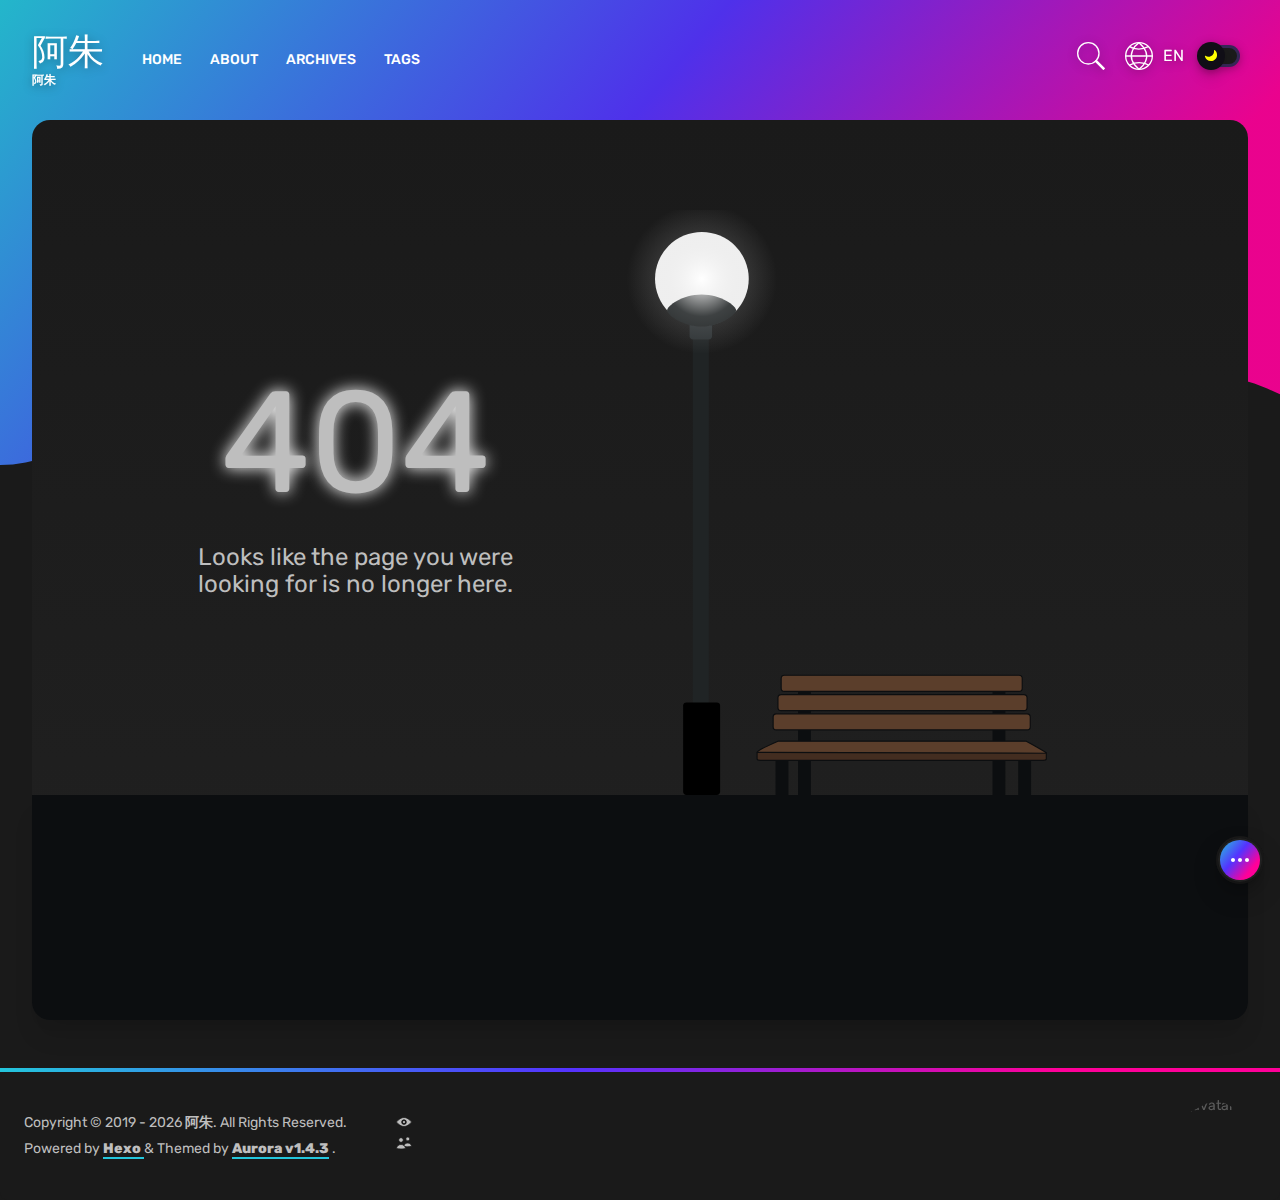
==== index.html @ 275625f6 "Site updated: 2021-05-03 14:38:11" ====
<!DOCTYPE html><html lang="en"><head><meta charset="utf-8"><meta http-equiv="X-UA-Compatible" content="IE=edge"><meta name="viewport" content="width=device-width,initial-scale=1"><link rel="icon" href="/favicon.ico"><link href="/static/css/chunk-libs.eebac533.css" rel="stylesheet"><link href="/static/css/app.ef05802f.css" rel="stylesheet"><!-- hexo injector head_end start --><script rel="prefetch" async src="https://busuanzi.ibruce.info/busuanzi/2.3/busuanzi.pure.mini.js"></script><script rel="preload" src="https://cdn.bootcdn.net/ajax/libs/prism/1.23.0/components/prism-core.js" data-manual></script><script rel="preload" src="https://cdn.bootcdn.net/ajax/libs/prism/1.23.0/plugins/autoloader/prism-autoloader.js"></script><script rel="preload" src="https://cdn.bootcdn.net/ajax/libs/prism/1.23.0/plugins/toolbar/prism-toolbar.min.js"></script><script rel="preload" src="https://cdn.bootcdn.net/ajax/libs/prism/1.23.0/plugins/copy-to-clipboard/prism-copy-to-clipboard.min.js"></script><script rel="preload" src="https://cdn.bootcdn.net/ajax/libs/blueimp-md5/2.18.0/js/md5.min.js"></script><script rel="preload" src="https://cdn.bootcdn.net/ajax/libs/lodash.js/4.17.21/lodash.min.js"></script><link rel="stylesheet" href="https://cdn.bootcdn.net/ajax/libs/prism/1.23.0/themes/prism.min.css"/><link rel="stylesheet" href="https://cdn.bootcdn.net/ajax/libs/prism/1.23.0/plugins/toolbar/prism-toolbar.min.css"/><link rel="stylesheet" href="https://fonts.loli.net/css?family=Rubik" /><script rel="preload" src="https://cdn.bootcdn.net/ajax/libs/gitalk/1.7.2/gitalk.min.js"></script><link rel="stylesheet" href="https://cdn.bootcdn.net/ajax/libs/gitalk/1.7.2/gitalk.min.css"/><!-- hexo injector head_end end --><meta name="generator" content="Hexo 5.4.0"></head><body id="body-container"><noscript><strong>We're sorry but Aurora Blog doesn't work properly without JavaScript enabled. Please enable it to continue.</strong></noscript><div id="app"></div><script>(function(e){function t(t){for(var n,o,u=t[0],i=t[1],c=t[2],l=0,f=[];l<u.length;l++)o=u[l],Object.prototype.hasOwnProperty.call(a,o)&&a[o]&&f.push(a[o][0]),a[o]=0;for(n in i)Object.prototype.hasOwnProperty.call(i,n)&&(e[n]=i[n]);p&&p(t);while(f.length)f.shift()();return s.push.apply(s,c||[]),r()}function r(){for(var e,t=0;t<s.length;t++){for(var r=s[t],n=!0,o=1;o<r.length;o++){var u=r[o];0!==a[u]&&(n=!1)}n&&(s.splice(t--,1),e=i(i.s=r[0]))}return e}var n={},o={runtime:0},a={runtime:0},s=[];function u(e){return i.p+"static/js/"+({404:"404",about:"about",archives:"archives",categories:"categories",page:"page",post:"post",result:"result",tags:"tags"}[e]||e)+"."+{404:"7d1e319c",about:"05f5177a",archives:"f8376ea5",categories:"cd195d1b",page:"58f43599",post:"10796a8c",result:"83a84bff",tags:"393261f6"}[e]+".js"}function i(t){if(n[t])return n[t].exports;var r=n[t]={i:t,l:!1,exports:{}};return e[t].call(r.exports,r,r.exports,i),r.l=!0,r.exports}i.e=function(e){var t=[],r={404:1,about:1,archives:1,categories:1,page:1,post:1,result:1,tags:1};o[e]?t.push(o[e]):0!==o[e]&&r[e]&&t.push(o[e]=new Promise((function(t,r){for(var n="static/css/"+({404:"404",about:"about",archives:"archives",categories:"categories",page:"page",post:"post",result:"result",tags:"tags"}[e]||e)+"."+{404:"1a6cd5bd",about:"c06cd5c9",archives:"b41c8192",categories:"10e2be12",page:"7b21beee",post:"9f951a60",result:"10e2be12",tags:"10e2be12"}[e]+".css",a=i.p+n,s=document.getElementsByTagName("link"),u=0;u<s.length;u++){var c=s[u],l=c.getAttribute("data-href")||c.getAttribute("href");if("stylesheet"===c.rel&&(l===n||l===a))return t()}var f=document.getElementsByTagName("style");for(u=0;u<f.length;u++){c=f[u],l=c.getAttribute("data-href");if(l===n||l===a)return t()}var p=document.createElement("link");p.rel="stylesheet",p.type="text/css",p.onload=t,p.onerror=function(t){var n=t&&t.target&&t.target.src||a,s=new Error("Loading CSS chunk "+e+" failed.\n("+n+")");s.code="CSS_CHUNK_LOAD_FAILED",s.request=n,delete o[e],p.parentNode.removeChild(p),r(s)},p.href=a;var d=document.getElementsByTagName("head")[0];d.appendChild(p)})).then((function(){o[e]=0})));var n=a[e];if(0!==n)if(n)t.push(n[2]);else{var s=new Promise((function(t,r){n=a[e]=[t,r]}));t.push(n[2]=s);var c,l=document.createElement("script");l.charset="utf-8",l.timeout=120,i.nc&&l.setAttribute("nonce",i.nc),l.src=u(e);var f=new Error;c=function(t){l.onerror=l.onload=null,clearTimeout(p);var r=a[e];if(0!==r){if(r){var n=t&&("load"===t.type?"missing":t.type),o=t&&t.target&&t.target.src;f.message="Loading chunk "+e+" failed.\n("+n+": "+o+")",f.name="ChunkLoadError",f.type=n,f.request=o,r[1](f)}a[e]=void 0}};var p=setTimeout((function(){c({type:"timeout",target:l})}),12e4);l.onerror=l.onload=c,document.head.appendChild(l)}return Promise.all(t)},i.m=e,i.c=n,i.d=function(e,t,r){i.o(e,t)||Object.defineProperty(e,t,{enumerable:!0,get:r})},i.r=function(e){"undefined"!==typeof Symbol&&Symbol.toStringTag&&Object.defineProperty(e,Symbol.toStringTag,{value:"Module"}),Object.defineProperty(e,"__esModule",{value:!0})},i.t=function(e,t){if(1&t&&(e=i(e)),8&t)return e;if(4&t&&"object"===typeof e&&e&&e.__esModule)return e;var r=Object.create(null);if(i.r(r),Object.defineProperty(r,"default",{enumerable:!0,value:e}),2&t&&"string"!=typeof e)for(var n in e)i.d(r,n,function(t){return e[t]}.bind(null,n));return r},i.n=function(e){var t=e&&e.__esModule?function(){return e["default"]}:function(){return e};return i.d(t,"a",t),t},i.o=function(e,t){return Object.prototype.hasOwnProperty.call(e,t)},i.p="/",i.oe=function(e){throw console.error(e),e};var c=window["webpackJsonp"]=window["webpackJsonp"]||[],l=c.push.bind(c);c.push=t,c=c.slice();for(var f=0;f<c.length;f++)t(c[f]);var p=l;r()})([]);</script><script src="/static/js/chunk-libs.9b3ced64.js"></script><script src="/static/js/app.17c5223b.js"></script></body></html>
---- static/css/chunk-libs.eebac533.css ----
/*! normalize.css v8.0.1 | MIT License | github.com/necolas/normalize.css */html{line-height:1.15;-webkit-text-size-adjust:100%}body{margin:0}main{display:block}h1{font-size:2em;margin:.67em 0}hr{box-sizing:content-box;height:0;overflow:visible}pre{font-family:monospace,monospace;font-size:1em}a{background-color:transparent}abbr[title]{border-bottom:none;text-decoration:underline;-webkit-text-decoration:underline dotted;text-decoration:underline dotted}b,strong{font-weight:bolder}code,kbd,samp{font-family:monospace,monospace;font-size:1em}small{font-size:80%}sub,sup{font-size:75%;line-height:0;position:relative;vertical-align:baseline}sub{bottom:-.25em}sup{top:-.5em}img{border-style:none}button,input,optgroup,select,textarea{font-family:inherit;font-size:100%;line-height:1.15;margin:0}button,input{overflow:visible}button,select{text-transform:none}[type=button],[type=reset],[type=submit],button{-webkit-appearance:button}[type=button]::-moz-focus-inner,[type=reset]::-moz-focus-inner,[type=submit]::-moz-focus-inner,button::-moz-focus-inner{border-style:none;padding:0}[type=button]:-moz-focusring,[type=reset]:-moz-focusring,[type=submit]:-moz-focusring,button:-moz-focusring{outline:1px dotted ButtonText}fieldset{padding:.35em .75em .625em}legend{box-sizing:border-box;color:inherit;display:table;max-width:100%;padding:0;white-space:normal}progress{vertical-align:baseline}textarea{overflow:auto}[type=checkbox],[type=radio]{box-sizing:border-box;padding:0}[type=number]::-webkit-inner-spin-button,[type=number]::-webkit-outer-spin-button{height:auto}[type=search]{-webkit-appearance:textfield;outline-offset:-2px}[type=search]::-webkit-search-decoration{-webkit-appearance:none}::-webkit-file-upload-button{-webkit-appearance:button;font:inherit}details{display:block}summary{display:list-item}[hidden],template{display:none}#nprogress{pointer-events:none}#nprogress .bar{background:#29d;position:fixed;z-index:1031;top:0;left:0;width:100%;height:2px}#nprogress .peg{display:block;position:absolute;right:0;width:100px;height:100%;box-shadow:0 0 10px #29d,0 0 5px #29d;opacity:1;transform:rotate(3deg) translateY(-4px)}#nprogress .spinner{display:block;position:fixed;z-index:1031;top:15px;right:15px}#nprogress .spinner-icon{width:18px;height:18px;box-sizing:border-box;border:2px solid transparent;border-top-color:#29d;border-left-color:#29d;border-radius:50%;-webkit-animation:nprogress-spinner .4s linear infinite;animation:nprogress-spinner .4s linear infinite}.nprogress-custom-parent{overflow:hidden;position:relative}.nprogress-custom-parent #nprogress .bar,.nprogress-custom-parent #nprogress .spinner{position:absolute}@-webkit-keyframes nprogress-spinner{0%{-webkit-transform:rotate(0deg)}to{-webkit-transform:rotate(1turn)}}@keyframes nprogress-spinner{0%{transform:rotate(0deg)}to{transform:rotate(1turn)}}
---- static/css/app.ef05802f.css ----
:root{--max-width:1600px;--gap:2rem;--main-gradient:linear-gradient(130deg,#24c6dc,#5433ff 41.07%,#f09 76.05%);--theme-transition:all 250ms ease}.theme-light{--background-primary:#f1f3f9;--background-primary-alt:#fafafa;--background-secondary:#fff;--background-secondary-alt:#2e3236;--background-trans:rgba(0,0,0,0.15);--text-bright:#000;--text-normal:#333;--text-accent:#e93796;--text-sub-accent:#547ce7;--text-faint:#b2b2b2;--text-dim:#858585;--text-title-h1:#333;--text-title-h2:#333;--text-title-h3:#333;--text-title-h4:#333;--text-title-h5:#333;--text-link:#b4b4b4;--text-a:#db4d52;--text-a-hover:#db4d52;--bg-accent-55:rgba(244,86,157,0.55);--bg-sub-accent-55:rgba(13,185,215,0.55);--bg-accent-05:rgba(244,86,157,0.05);--strong-gradient:linear-gradient(62deg,#188bfd,#a03bff)!important;--gradient-cover:linear-gradient(90deg,hsla(0,0%,98%,0),hsla(0,0%,98%,0.013) 8.1%,hsla(0,0%,98%,0.049) 15.5%,hsla(0,0%,98%,0.104) 22.5%,hsla(0,0%,98%,0.175) 29%,hsla(0,0%,98%,0.259) 35.3%,hsla(0,0%,98%,0.352) 41.2%,hsla(0,0%,98%,0.45) 47.1%,hsla(0,0%,98%,0.55) 52.9%,hsla(0,0%,98%,0.648) 58.8%,hsla(0,0%,98%,0.741) 64.7%,hsla(0,0%,98%,0.825) 71%,hsla(0,0%,98%,0.896) 77.5%,hsla(0,0%,98%,0.951) 84.5%,hsla(0,0%,98%,0.987) 91.9%,var(--background-secondary));--article-cover:linear-gradient(180deg,hsla(0,0%,98%,0),hsla(0,0%,98%,0.013) 8.1%,hsla(0,0%,98%,0.049) 15.5%,hsla(0,0%,98%,0.104) 22.5%,hsla(0,0%,98%,0.175) 29%,hsla(0,0%,98%,0.259) 35.3%,hsla(0,0%,98%,0.352) 41.2%,hsla(0,0%,98%,0.45) 47.1%,hsla(0,0%,98%,0.55) 52.9%,hsla(0,0%,98%,0.648) 58.8%,hsla(0,0%,98%,0.741) 64.7%,hsla(0,0%,98%,0.825) 71%,hsla(0,0%,98%,0.896) 77.5%,hsla(0,0%,98%,0.951) 84.5%,hsla(0,0%,98%,0.987) 91.9%,var(--background-secondary));--accent-shadow:0 20px 25px -5px rgba(232,57,255,0.06),0 10px 10px -5px rgba(53,11,59,0.1);--sub-accent-shadow:0 20px 25px -5px rgba(71,190,255,0.06),0 10px 10px -5px rgba(11,42,59,0.1);--search-modal-key-gradient:linear-gradient(-225deg,#d5dbe4,#f8f8f8);--search-modal-key-shadow:inset 0 -2px 0 0 #cdcde6,inset 0 0 1px 1px #fff,0 1px 2px 1px rgba(30,35,90,0.4)}.theme-dark,.theme-light{--trans-ease:all 250ms ease}.theme-dark{--background-primary:#1a1a1a;--background-primary-alt:#0d0b12;--background-secondary:#212121;--background-secondary-alt:#0d0b12;--background-trans:hsla(0,0%,100%,0.15);--skeleton-bg:#2e2e2e;--skeleton-hl:#363636;--text-bright:#fff;--text-normal:#bebebe;--text-accent:#0fb6d6;--text-sub-accent:#f4569d;--text-dim:#6d6d6d;--text-faint:#7aa2f7;--text-title-h1:var(--text-accent);--text-title-h2:#cbdbe5;--text-title-h3:#cbdbe5;--text-title-h4:#cbdbe5;--text-title-h5:#cbdbe5;--text-link:#b4b4b4;--text-a:#6bcafb;--text-a-hover:#6bcafb;--bg-sub-accent-55:rgba(244,86,157,0.55);--bg-accent-55:rgba(13,185,215,0.55);--bg-accent-05:rgba(14,210,247,0.05);--strong-gradient:linear-gradient(62deg,#87c2fd,#dcb9fc)!important;--gradient-cover:linear-gradient(90deg,rgba(33,33,33,0),rgba(33,33,33,0.013) 8.1%,rgba(33,33,33,0.049) 15.5%,rgba(33,33,33,0.104) 22.5%,rgba(33,33,33,0.175) 29%,rgba(33,33,33,0.259) 35.3%,rgba(33,33,33,0.352) 41.2%,rgba(33,33,33,0.45) 47.1%,rgba(33,33,33,0.55) 52.9%,rgba(33,33,33,0.648) 58.8%,rgba(33,33,33,0.741) 64.7%,rgba(33,33,33,0.825) 71%,rgba(33,33,33,0.896) 77.5%,rgba(33,33,33,0.951) 84.5%,rgba(33,33,33,0.987) 91.9%,var(--background-secondary));--article-cover:linear-gradient(180deg,rgba(33,33,33,0),rgba(33,33,33,0.013) 8.1%,rgba(33,33,33,0.049) 15.5%,rgba(33,33,33,0.104) 22.5%,rgba(33,33,33,0.175) 29%,rgba(33,33,33,0.259) 35.3%,rgba(33,33,33,0.352) 41.2%,rgba(33,33,33,0.45) 47.1%,rgba(33,33,33,0.55) 52.9%,rgba(33,33,33,0.648) 58.8%,rgba(33,33,33,0.741) 64.7%,rgba(33,33,33,0.825) 71%,rgba(33,33,33,0.896) 77.5%,rgba(33,33,33,0.951) 84.5%,rgba(33,33,33,0.987) 91.9%,var(--background-secondary));--accent-shadow:0 20px 25px -5px rgba(11,42,59,0.35),0 10px 10px -5px rgba(11,42,59,0.14);--sub-accent-shadow:0 20px 25px -5px rgba(53,11,59,0.35),0 10px 10px -5px rgba(53,11,59,0.14);--search-modal-key-gradient:linear-gradient(-225deg,#3f3e3e,#2c2c2c);--search-modal-key-shadow:inset 0 -2px 0 0 #363636,inset 0 0 1px 1px #2e2e2e,0 1px 2px 1px rgba(30,35,90,0.4)}.ob-text-bright{color:var(--text-bright)}.ob-drop-shadow{filter:drop-shadow(0 2px 5px rgba(0,0,0,.3))}.ob-hz-thumbnail{max-width:120%}.ob-gradient-plate{width:calc(100% - .5rem);height:calc(100% - .5rem);margin:.25rem}.ob-gradient-cut-plate{top:8%;width:calc(100% - .5rem);height:calc(92% - .5rem);margin:.25rem}.ob-avatar{height:7rem;width:7rem}.footer-avatar,.ob-avatar{margin:0;--tw-shadow:0 20px 25px -5px rgba(0,0,0,0.1),0 10px 10px -5px rgba(0,0,0,0.04);box-shadow:var(--tw-ring-offset-shadow,0 0 transparent),var(--tw-ring-shadow,0 0 transparent),var(--tw-shadow)}.footer-avatar{height:5rem;opacity:.4;width:5rem}.diamond-avatar{-webkit-clip-path:polygon(50% 3%,91% 25%,91% 75%,50% 97%,9% 75%,9% 25%);clip-path:polygon(50% 3%,91% 25%,91% 75%,50% 97%,9% 75%,9% 25%)}.circle-avatar{border-radius:9999px}.circle-avatar,.rounded-avatar{border-color:var(--background-primary);border-width:6px}.rounded-avatar{border-radius:1rem}.animation-text{-webkit-background-clip:text;-webkit-text-fill-color:transparent;-webkit-box-decoration-break:clone;background-color:#ccc;background-image:linear-gradient(90deg,#ccc,#fff,#ccc);-webkit-animation:SkeletonLoading 1.5s ease-in-out 0s infinite normal none running;animation:SkeletonLoading 1.5s ease-in-out 0s infinite normal none running}.inverted-main-grid,.main-grid{display:flex;flex-direction:column}@media (min-width:1024px){.main-grid{display:grid;gap:var(--gap);grid-template-columns:minmax(0,1fr) 320px}.inverted-main-grid{display:grid;gap:var(--gap);grid-template-columns:245px minmax(0,1fr)}}.tab{background-color:var(--background-secondary);border-radius:1rem;display:flex;flex-direction:row;flex-wrap:wrap;margin-bottom:2rem;overflow-y:hidden;padding-left:1.5rem;padding-right:3rem;--tw-shadow:0 4px 6px -1px rgba(0,0,0,0.1),0 2px 4px -1px rgba(0,0,0,0.06);box-shadow:var(--tw-ring-offset-shadow,0 0 transparent),var(--tw-ring-shadow,0 0 transparent),var(--tw-shadow);height:3.5rem;transition:height .4s ease}.tab.expanded-tab{overflow-y:initial;height:auto}.tab li{cursor:pointer;margin-top:1rem;margin-bottom:1rem;margin-right:.75rem}.tab li:hover{opacity:.5}.tab li.active{--tw-shadow:0 10px 15px -3px rgba(0,0,0,0.1),0 4px 6px -2px rgba(0,0,0,0.05);box-shadow:var(--tw-ring-offset-shadow,0 0 transparent),var(--tw-ring-shadow,0 0 transparent),var(--tw-shadow);--tw-text-opacity:1;color:rgba(255,255,255,var(--tw-text-opacity));text-shadow:0 2px 2px rgba(0,0,0,.5)}.tab li span{background-color:var(--background-primary);border-top-left-radius:.375rem;border-bottom-left-radius:.375rem;font-size:.875rem;line-height:1.25rem;padding-top:.5rem;padding-bottom:.5rem;padding-left:.75rem;padding-right:.75rem;text-align:center;white-space:nowrap}.tab li span.first-tab{border-radius:.375rem;padding-left:1.5rem;padding-right:1.5rem}.tab li b{background-color:var(--background-primary);border-top-right-radius:.375rem;border-bottom-right-radius:.375rem;font-size:.875rem;line-height:1.25rem;opacity:.7;padding-top:.5rem;padding-bottom:.5rem;padding-left:.5rem;padding-right:.5rem;text-align:center;color:var(--text-accent);white-space:nowrap}.tab-expander{cursor:pointer;position:absolute;top:1.25rem;right:1.25rem;stroke:currentColor;color:var(--text-bright);opacity:.8}.tab-expander:hover{opacity:.5}.tab-expander svg{transition:transform .4s ease}.tab-expander.expanded svg{transform:rotate(180deg)}#loading-bar-wrapper #nprogress{pointer-events:none}#loading-bar-wrapper #nprogress .bar{background:var(--main-gradient);position:absolute;z-index:3000;top:0;left:0;width:100%;height:8px}#loading-bar-wrapper #nprogress .peg{display:none;position:absolute;right:0;width:100px;height:8px;opacity:0;box-shadow:none;transform:rotate(3deg) translateY(-4px)}#loading-bar-wrapper #nprogress .spinner{display:block;position:fixed;z-index:3000;top:15px;right:15px}#loading-bar-wrapper #nprogress .spinner-icon{width:18px;height:18px;box-sizing:border-box;border:2px solid transparent;border-top-color:var(--text-accent);border-left-color:var(--text-accent);border-radius:50%;-webkit-animation:nprogress-spinner .4s linear infinite;animation:nprogress-spinner .4s linear infinite}@-webkit-keyframes nprogress-spinner{to{-webkit-transform:rotate(1turn)}0%{transform:rotate(0)}to{transform:rotate(1turn)}}#loading-bar-wrapper{position:fixed;width:100px;top:8px;left:50%;transform:translateX(-50%);height:8px;border-radius:8px;z-index:2000;background:transparent;overflow:hidden}#loading-bar-wrapper.nprogress-custom-parent{background:var(--background-secondary);box-shadow:0 1px 2px 0 rgba(0,0,0,.1)}a:hover:hover{opacity:.5;color:var(--text-accent)}a:hover{transition-property:all;transition-timing-function:cubic-bezier(.4,0,.2,1);transition-duration:.15s}

/*! tailwindcss v2.1.2 | MIT License | https://tailwindcss.com */

/*! modern-normalize v1.0.0 | MIT License | https://github.com/sindresorhus/modern-normalize */:root{-moz-tab-size:4;-o-tab-size:4;tab-size:4}html{line-height:1.15;-webkit-text-size-adjust:100%}body{margin:0;font-family:system-ui,-apple-system,Segoe UI,Roboto,Helvetica,Arial,sans-serif,Apple Color Emoji,Segoe UI Emoji}hr{height:0;color:inherit}abbr[title]{-webkit-text-decoration:underline dotted;text-decoration:underline dotted}b,strong{font-weight:bolder}code,kbd,pre,samp{font-family:ui-monospace,SFMono-Regular,Consolas,Liberation Mono,Menlo,monospace;font-size:1em}small{font-size:80%}sub,sup{font-size:75%;line-height:0;position:relative;vertical-align:baseline}sub{bottom:-.25em}sup{top:-.5em}table{text-indent:0;border-color:inherit}button,input,optgroup,select,textarea{font-family:inherit;font-size:100%;line-height:1.15;margin:0}button,select{text-transform:none}[type=button],[type=reset],button{-webkit-appearance:button}legend{padding:0}progress{vertical-align:baseline}[type=search]{-webkit-appearance:textfield;outline-offset:-2px}summary{display:list-item}blockquote,dd,dl,figure,h1,h2,h3,h4,h5,h6,hr,p,pre{margin:0}button{background-color:transparent;background-image:none}button:focus{outline:1px dotted;outline:5px auto -webkit-focus-ring-color}fieldset,ol,ul{margin:0;padding:0}ol,ul{list-style:none}html{font-family:ui-sans-serif,system-ui,-apple-system,BlinkMacSystemFont,Segoe UI,Roboto,Helvetica Neue,Arial,Noto Sans,sans-serif,Apple Color Emoji,Segoe UI Emoji,Segoe UI Symbol,Noto Color Emoji;line-height:1.5}body{font-family:inherit;line-height:inherit}*,:after,:before{box-sizing:border-box;border-width:0;border-style:solid;border-color:#e5e7eb}hr{border-top-width:1px}img{border-style:solid}textarea{resize:vertical}input::-moz-placeholder,textarea::-moz-placeholder{opacity:1;color:#9ca3af}input:-ms-input-placeholder,textarea:-ms-input-placeholder{opacity:1;color:#9ca3af}input::placeholder,textarea::placeholder{opacity:1;color:#9ca3af}button{cursor:pointer}table{border-collapse:collapse}h1,h2,h3,h4,h5,h6{font-size:inherit;font-weight:inherit}a{color:inherit;text-decoration:inherit}button,input,optgroup,select,textarea{padding:0;line-height:inherit;color:inherit}code,kbd,pre,samp{font-family:ui-monospace,SFMono-Regular,Menlo,Monaco,Consolas,Liberation Mono,Courier New,monospace}audio,canvas,embed,iframe,img,object,svg,video{display:block;vertical-align:middle}img,video{max-width:100%;height:auto}.container{width:100%}@media (min-width:640px){.container{max-width:640px}}@media (min-width:768px){.container{max-width:768px}}@media (min-width:1024px){.container{max-width:1024px}}@media (min-width:1280px){.container{max-width:1280px}}@media (min-width:1536px){.container{max-width:1536px}}.article{background-color:var(--background-secondary);border-radius:1rem;display:grid;height:100%;overflow:hidden;--tw-shadow:0 10px 15px -3px rgba(0,0,0,0.1),0 4px 6px -2px rgba(0,0,0,0.05)}.article,.article:hover{box-shadow:var(--tw-ring-offset-shadow,0 0 transparent),var(--tw-ring-shadow,0 0 transparent),var(--tw-shadow)}.article:hover{--tw-shadow:var(--accent-shadow)}.article{grid-template-rows:repeat(3,minmax(0,1fr));transition-property:box-shadow;transition-timing-function:cubic-bezier(.4,0,.2,1);transition-duration:.15s;transition-property:border-color,opacity,box-shadow,transform}.article:hover .article-thumbnail .thumbnail-screen{display:none!important}.article .article-thumbnail{position:relative;grid-row:span 1/span 1}.article .article-thumbnail img{background-repeat:no-repeat;background-size:cover;display:block;height:120%;-o-object-fit:cover;object-fit:cover;position:absolute;width:100%;z-index:20}.article .article-thumbnail .thumbnail-screen{height:120%;opacity:.4;pointer-events:none;position:absolute;left:0;width:100%;z-index:30;max-width:120%;mix-blend-mode:screen}.article .article-thumbnail:after{pointer-events:none;content:"";position:absolute;z-index:35;top:13%;left:0;height:120%;width:100%;background:var(--article-cover)}.article .article-content{background-color:transparent;display:flex;flex-direction:column;padding-left:1.5rem;padding-right:1.5rem;padding-bottom:1.5rem;position:relative;z-index:40;grid-row:span 2/span 2}.article .article-content span{filter:drop-shadow(0 2px 1px rgba(0,0,0,.1))}.article .article-content span b{font-size:.75rem;line-height:1rem;color:var(--text-accent);text-transform:uppercase}.article .article-content span ul{display:inline-flex;font-size:.75rem;line-height:1rem;padding-left:1rem}.article .article-content span ul li{margin-right:.75rem}.article .article-content h1{font-weight:800;font-size:1.5rem;line-height:2rem;margin-bottom:1.5rem;color:var(--text-bright)}@media (min-width:1024px){.article .article-content h1{margin-top:1rem;margin-bottom:2rem}}.article .article-content p{font-size:.875rem;line-height:1.25rem;margin-bottom:.5rem;padding-bottom:1rem}@media (min-width:1024px){.article .article-content p{font-size:1rem;line-height:1.5rem;margin-bottom:.5rem;padding-bottom:1.5rem}}.article .article-content .article-footer{display:flex;align-items:flex-end;align-content:flex-end;justify-content:flex-start;flex:1 1 0%;font-size:.875rem;line-height:1.25rem;width:100%}.article .article-content .article-footer img{border-radius:9999px;margin-right:.5rem;height:28px;width:28px}.feature-article{background-color:var(--background-secondary);border-radius:1rem;display:grid;overflow:hidden;position:relative;top:0;--tw-shadow:0 10px 15px -3px rgba(0,0,0,0.1),0 4px 6px -2px rgba(0,0,0,0.05)}.feature-article,.feature-article:hover{box-shadow:var(--tw-ring-offset-shadow,0 0 transparent),var(--tw-ring-shadow,0 0 transparent),var(--tw-shadow)}.feature-article:hover{--tw-shadow:var(--accent-shadow)}.feature-article{z-index:10;grid-template-rows:repeat(3,minmax(0,1fr));transition-property:box-shadow;transition-timing-function:cubic-bezier(.4,0,.2,1);transition-duration:.15s}@media (min-width:1024px){.feature-article{height:28rem;width:100%;grid-template-columns:repeat(2,minmax(0,1fr));grid-template-rows:none}}.feature-article{transition-property:transform,shadow}.feature-article:hover .thumbnail-screen{background:transparent!important}.feature-article .feature-thumbnail{position:relative;grid-row:span 1/span 1}@media (min-width:1024px){.feature-article .feature-thumbnail{grid-row:auto}}.feature-article .feature-thumbnail img{background-repeat:no-repeat;background-size:cover;display:block;height:120%;-o-object-fit:cover;object-fit:cover;position:absolute;left:0;width:100%;z-index:20}@media (min-width:1024px){.feature-article .feature-thumbnail img{height:28rem;width:120%}}.feature-article .feature-thumbnail span{height:120%;opacity:.4;pointer-events:none;position:absolute;left:0;width:100%;z-index:30}@media (min-width:1024px){.feature-article .feature-thumbnail span{height:28rem;width:120%}}.feature-article .feature-thumbnail:after{pointer-events:none;content:"";position:absolute;z-index:35;left:71%;top:0;height:100%;width:50%;background:var(--gradient-cover)}.feature-article .feature-content{display:flex;flex-direction:column;padding-left:1.5rem;padding-right:1.5rem;padding-bottom:1.5rem;position:relative;z-index:40;grid-row:span 2/span 2}@media (min-width:1024px){.feature-article .feature-content{padding:3rem;grid-row:auto}}.feature-article .feature-content b{color:var(--text-accent);text-transform:uppercase}.feature-article .feature-content ul{display:inline-flex;padding-left:1rem}.feature-article .feature-content ul li{margin-right:.75rem}.feature-article .feature-content h1{font-weight:800;font-size:1.5rem;line-height:2rem;margin-bottom:1.5rem;color:var(--text-bright)}@media (min-width:1024px){.feature-article .feature-content h1{font-size:2.25rem;line-height:2.5rem;margin-top:1rem;margin-bottom:2rem}}.feature-article .feature-content p{font-size:1rem;line-height:1.5rem;margin-bottom:.5rem;padding-bottom:1rem}@media (min-width:1024px){.feature-article .feature-content p{font-size:1.125rem;line-height:1.75rem;margin-bottom:.5rem;padding-bottom:1.5rem}}.feature-article .feature-content .article-footer{display:flex;align-items:flex-end;align-content:flex-end;justify-content:flex-start;flex:1 1 0%;font-size:.875rem;line-height:1.25rem;width:100%}.feature-article .feature-content .article-footer img{border-radius:9999px;margin-right:.5rem;height:28px;width:28px}.thumbnail-screen{max-width:120%;mix-blend-mode:screen}@media (max-width:1023px){.feature-article>div:first-of-type:after{top:13%;left:0;height:120%;width:100%;background:var(--article-cover)}}.post-html{background-color:var(--background-secondary);border-radius:1rem;margin-bottom:2rem;padding:1rem;--tw-shadow:0 20px 25px -5px rgba(0,0,0,0.1),0 10px 10px -5px rgba(0,0,0,0.04);box-shadow:var(--tw-ring-offset-shadow,0 0 transparent),var(--tw-ring-shadow,0 0 transparent),var(--tw-shadow)}@media (min-width:1024px){.post-html{margin-bottom:0;padding:3.5rem}}.post-html h1,.post-html h2,.post-html h3,.post-html h4,.post-html h5,.post-html h6{display:flex;align-items:center;margin-bottom:1rem;padding-bottom:.5rem;padding-top:1.75rem;position:relative;color:var(--text-bright);font-weight:600}.post-html h1:after,.post-html h2:after,.post-html h3:after,.post-html h4:after,.post-html h5:after,.post-html h6:after{border-radius:9999px;height:.25rem;position:absolute;bottom:0;width:6rem;content:"";background:var(--main-gradient)}.post-html h1{font-size:1.875rem;line-height:2.25rem}@media (min-width:1024px){.post-html h1{font-size:2.25rem;line-height:2.5rem}}.post-html h2{font-size:1.5rem;line-height:2rem}@media (min-width:1024px){.post-html h2{font-size:1.875rem;line-height:2.25rem}}.post-html h3{font-size:1.25rem;line-height:1.75rem}@media (min-width:1024px){.post-html h3{font-size:1.5rem;line-height:2rem}}.post-html h4{font-size:1.125rem;line-height:1.75rem}@media (min-width:1024px){.post-html h4{font-size:1.25rem;line-height:1.75rem}}.post-html h5{font-size:1rem;line-height:1.5rem}@media (min-width:1024px){.post-html h5{font-size:1.125rem;line-height:1.75rem}}.post-html h6{font-size:1rem;line-height:1.5rem}.post-html p{margin-top:1.5rem;margin-bottom:1.5rem}.post-html>p:first-of-type:first-letter{color:var(--text-dim);float:left;font-size:40px;line-height:39px;padding-top:4px;padding-right:8px;padding-left:3px}.post-html ul{margin:1.5rem 0}.post-html ul ul{position:relative;margin:0}.post-html ul>li>ul:before{content:"";border-left:1px solid var(--text-accent);position:absolute;opacity:.35;left:-1em;top:0;bottom:0}.post-html ol li,.post-html ul li{margin-left:2rem}.post-html ol ul,.post-html ol ul ul,.post-html ul,.post-html ul ul,.post-html ul ul ul{list-style:none}.post-html li>p{display:inline-block;margin-top:0;margin-bottom:0}.post-html ul li:before{content:"•";color:var(--text-accent);display:inline-block;width:1em;margin-left:-1.15em;padding:0;font-weight:700;text-shadow:0 0 .5em var(--accent-2)}.post-html ul ul li:before,.post-html ul ul ul li:before{content:"•"}.post-html ol{list-style:none;counter-reset:li}.post-html ol>li{counter-increment:li}.post-html ol>li:before,.post-html ul ol>li:before,.post-html ul ul ol>li:before,.post-html ul ul ul ol>li:before{content:"." counter(li);color:var(--text-accent);font-weight:400;display:inline-block;width:1em;margin-left:-1.5em;margin-right:.5em;text-align:right;direction:rtl;overflow:visible;word-break:keep-all;white-space:nowrap}.post-html blockquote{-webkit-margin-start:0;margin-inline-start:0;position:relative;padding:.5rem 1rem .5rem 2rem;color:var(--text-normal);border-top-right-radius:5px;border-bottom-right-radius:5px;margin-bottom:2em;margin-right:0!important;border-left:3px solid rgba(14,210,247,.5);border-top:transparent;border-bottom:transparent;border-right:transparent;background:linear-gradient(135deg,var(--background-primary),var(--background-secondary),var(--background-secondary))}.post-html blockquote:before{top:0;width:60%}.post-html blockquote:after,.post-html blockquote:before{content:"";position:absolute;left:0;height:2px;background:linear-gradient(90deg,rgba(13,185,215,.5),var(--background-secondary))}.post-html blockquote:after{bottom:0;width:25%}.post-html strong{-webkit-background-clip:text;-webkit-text-fill-color:transparent;padding:0 .1rem;color:#7aa2f7;background-color:#7aa2f7;background-image:var(--strong-gradient)}.post-html strong::-moz-selection{-webkit-text-fill-color:var(--text-faint)}.post-html strong::selection{-webkit-text-fill-color:var(--text-faint)}.post-html table{border-collapse:collapse;margin:1rem 0;display:block;overflow-x:auto}.post-html th{background-color:var(--background-secondary)}.post-html td,.post-html th{border:1px solid var(--background-primary-alt)!important}.post-html td,.post-html th{padding:.6em 1em}.post-html tr{border-top:1px solid var(--background-primary-alt)!important;background-color:var(--background-primary)}.post-html tr:nth-child(2n){background-color:var(--background-secondary)}.post-html em{color:#bb9af7!important;font-family:OperatorMonoSSmLig-Book,Rubik!important}.post-html a{text-shadow:-1px -1px 2px var(--background-primary),-1px 1px 2px var(--background-primary),1px -1px 2px var(--background-primary),1px 1px 2px var(--background-primary);-webkit-text-fill-color:var(--text-bright);background-position:0 100%;background-repeat:repeat-x;background-size:5px 5px;text-decoration:none;transition:all .35s ease;background-image:linear-gradient(180deg,var(--bg-sub-accent-55) 0,var(--bg-sub-accent-55))}.post-html a strong{-webkit-background-clip:initial;-webkit-text-fill-color:initial;color:inherit;background-color:initial;background-image:none}.post-html a:hover{text-shadow:-1px -1px 2px var(--background-modifier-border),-1px 1px 2px var(--background-modifier-border),1px -1px 2px var(--background-modifier-border),1px 1px 2px var(--background-modifier-border);-webkit-text-fill-color:var(--text-bright);background-size:4px 50px}.post-html svg{display:inline-block}.post-html hr{position:relative;-webkit-margin-before:4em;margin-block-start:4em;-webkit-margin-after:4em;margin-block-end:4em;border:none;height:0;border-bottom:1px solid;border-image-slice:1;border-width:1px;border-image-source:linear-gradient(90deg,transparent,var(--text-accent),transparent)}.post-html hr:after{content:"§";display:inline-block;position:absolute;left:50%;transform:translate(-50%,-50%) rotate(60deg);transform-origin:50% 50%;padding:.5rem;color:var(--text-sub-accent);background-color:var(--background-secondary)}.post-html pre{overflow:auto!important;overflow-wrap:normal!important}.post-html pre code{padding:0}.post-html code{color:var(--text-normal);margin:0;font-size:.85em;border-radius:3px;overflow-wrap:break-word;background-color:var(--bg-accent-05);word-wrap:break-word;padding:.1rem .3rem;border-radius:.3rem;color:var(--text-accent)!important}.post-header{margin-bottom:1rem}.post-header .post-labels b{font-size:.75rem;line-height:1rem;opacity:.8;--tw-text-opacity:1;color:rgba(255,255,255,var(--tw-text-opacity));text-transform:uppercase;text-shadow:0 2px 2px rgba(0,0,0,.5)}.post-header .post-labels ul{display:inline-flex;padding-left:.5rem}.post-header .post-labels ul li{font-size:.75rem;line-height:1rem;margin-right:.75rem;opacity:.7;--tw-text-opacity:1;color:rgba(255,255,255,var(--tw-text-opacity));text-shadow:0 2px 2px rgba(0,0,0,.5)}.post-header .post-title{margin-top:.5rem;margin-bottom:1rem;font-size:clamp(1.2rem,calc(1rem + 3.5vw),4rem);text-shadow:0 2px 2px rgba(0,0,0,.5);line-height:1.1}.post-header .post-stats{display:none;flex-direction:row;font-size:.875rem;line-height:1.25rem;margin-right:1rem}@media (min-width:1024px){.post-header .post-stats{display:flex;font-size:1rem;line-height:1.5rem}}.post-header .post-stats span{opacity:.8;padding-right:1rem;stroke:currentColor;--tw-text-opacity:1;color:rgba(255,255,255,var(--tw-text-opacity))}.post-footer,.post-header .post-stats span{display:flex;flex-direction:row;align-items:center}.post-footer{justify-content:flex-start;font-size:.875rem;line-height:1.25rem;margin-right:1rem}@media (min-width:1024px){.post-footer{font-size:1rem;line-height:1.5rem}}.post-footer img{border-radius:9999px;margin-right:.5rem;height:28px;width:28px}.sidebar-box{background-color:var(--background-secondary);border-radius:1rem;margin-bottom:2rem;padding:2rem;position:relative;--tw-shadow:0 20px 25px -5px rgba(0,0,0,0.1),0 10px 10px -5px rgba(0,0,0,0.04)}.sidebar-box,.sidebar-box:hover{box-shadow:var(--tw-ring-offset-shadow,0 0 transparent),var(--tw-ring-shadow,0 0 transparent),var(--tw-shadow)}.sidebar-box:hover{--tw-shadow:0 25px 50px -12px rgba(0,0,0,0.25)}.sidebar-box{width:100%;transition-duration:.3s;transition-property:border-color,opacity,box-shadow,transform}.modal--active{overflow:hidden!important}#search-modal{--search-modal-height:600px;--search-modal-searchbox-height:56px;--search-modal-spacing:12px;--search-modal-footer-height:44px;height:100vh;position:fixed;top:0;left:0;width:100vw;transition-property:background-color,border-color,color,fill,stroke;transition-timing-function:cubic-bezier(.4,0,.2,1);transition-duration:.15s;background-color:rgba(26,26,26,.8);z-index:250}#search-modal .search-container{background-color:var(--background-primary);border-radius:1rem;margin-right:.5rem;margin-left:.5rem;margin-top:4rem;margin-bottom:auto;max-width:36rem;position:relative;--tw-shadow:0 25px 50px -12px rgba(0,0,0,0.25);box-shadow:var(--tw-ring-offset-shadow,0 0 transparent),var(--tw-ring-shadow,0 0 transparent),var(--tw-shadow)}@media (min-width:1024px){#search-modal .search-container{margin-right:auto;margin-left:auto}}#search-modal .search-form{background-color:var(--background-secondary);border-color:var(--text-accent);border-radius:.75rem;border-width:2px;display:flex;align-items:center;height:3.5rem;padding-top:0;padding-bottom:0;padding-left:.75rem;padding-right:.75rem;position:relative;--tw-shadow:0 4px 6px -1px rgba(0,0,0,0.1),0 2px 4px -1px rgba(0,0,0,0.06);box-shadow:var(--tw-ring-offset-shadow,0 0 transparent),var(--tw-ring-shadow,0 0 transparent),var(--tw-shadow);width:100%}#search-modal .search-form button:hover{color:var(--search-modal-highlight)}#search-modal .search-input{background-color:transparent;flex:1 1 0%;height:100%;font-size:1.25rem;line-height:1.75rem;outline:2px solid transparent;outline-offset:2px;padding-left:.5rem;width:80%}#search-modal .search-btn,#search-modal .search-input{-webkit-appearance:none;-moz-appearance:none;appearance:none;border-width:0;--tw-text-opacity:1;color:rgba(156,163,175,var(--tw-text-opacity))}#search-modal .search-btn{background-image:none;border-radius:9999px;cursor:pointer;padding:.125rem}#search-modal .search-dropdown{margin-top:.5rem;overflow-y:auto;padding-left:1rem;padding-right:1rem;min-height:var(--search-modal-spacing);max-height:calc(var(--search-modal-height) - var(--search-modal-searchbox-height) - var(--search-modal-spacing) - var(--search-modal-footer-height));scrollbar-color:var(--search-modal-muted-color) var(--search-modal-background);scrollbar-width:thin}#search-modal .search-hit-label{background-color:var(--background-primary);font-weight:600;font-size:.875rem;line-height:1.25rem;padding-left:.25rem;padding-right:.25rem;padding-top:.5rem;padding-bottom:.5rem;position:sticky;top:0;color:var(--text-accent);z-index:10}#search-modal .search-hit{border-radius:.25rem;display:flex;padding-bottom:.5rem;position:relative}#search-modal .search-hit:last-of-type{padding-bottom:1rem}#search-modal .search-hit a{background-color:var(--background-secondary);border-color:var(--background-secondary);border-radius:.5rem;border-width:2px;box-sizing:border-box;display:block;padding-left:.75rem;--tw-shadow:0 4px 6px -1px rgba(0,0,0,0.1),0 2px 4px -1px rgba(0,0,0,0.06);box-shadow:var(--tw-ring-offset-shadow,0 0 transparent),var(--tw-ring-shadow,0 0 transparent),var(--tw-shadow);width:100%}#search-modal .search-hit.active a{border-color:var(--text-accent)}#search-modal .search-hit-container{display:flex;align-items:center;height:3.5rem;padding-right:.75rem;color:var(--text-normal)}#search-modal .search-hit-icon{stroke-width:2;color:var(--text-dim)}#search-modal .search-hit-content-wrapper{display:flex;flex-direction:column;justify-content:center;flex:1 1 auto;font-weight:500;margin-left:.5rem;margin-right:.5rem;overflow:hidden;position:relative;text-overflow:ellipsis;white-space:nowrap;width:80%}#search-modal .search-hit-title{font-size:.875rem;line-height:1.25rem;overflow:hidden;text-overflow:ellipsis;white-space:nowrap;width:91.666667%}#search-modal .search-hit-title mark{background-color:var(--text-accent)}#search-modal .search-hit-path{font-size:.75rem;line-height:1rem;color:var(--text-dim)}#search-modal .search-hit-action{display:flex;align-items:center;height:22px;width:22px}#search-modal .search-footer{background-color:var(--background-secondary);border-bottom-right-radius:1rem;border-bottom-left-radius:1rem;display:flex;flex-direction:row-reverse;align-items:center;justify-content:space-between;height:2.75rem;padding-left:.75rem;padding-right:.75rem;position:relative;-webkit-user-select:none;-moz-user-select:none;-ms-user-select:none;user-select:none;width:100%;box-shadow:0 -1px 0 0,0 -3px 6px 0 #363636 rgba(30,35,90,.12);z-index:300}#search-modal .search-logo a{display:flex;align-items:center;justify-items:center;text-decoration:none}#search-modal .search-label{font-size:.75rem;line-height:1rem;margin-right:.5rem;color:var(--text-dim)}#search-modal .search-commands{display:none;list-style-type:none;margin:0;padding:0;color:var(--text-dim)}@media (min-width:1024px){#search-modal .search-commands{display:flex}}#search-modal .search-commands li{display:flex;align-items:center;margin-right:.5rem}#search-modal .search-commands-key{border-radius:.125rem;display:flex;align-items:center;justify-content:center;background:var(--search-modal-key-gradient);box-shadow:var(--search-modal-key-shadow);margin-right:.4em;height:18px;width:20px}#search-modal .search-commands-label{color:var(--text-dim)}#search-modal .search-startscreen{font-size:.875rem;line-height:1.25rem;margin-top:0;margin-bottom:0;margin-left:auto;margin-right:auto;padding-top:2.25rem;padding-bottom:2.25rem;text-align:center;width:80%}#search-modal .search-startscreen p{font-size:.875rem;line-height:1.25rem;color:var(--text-dim)}.bg-transparent{background-color:transparent}.bg-ob-deep-800{background-color:var(--background-secondary)}.bg-ob-deep-900{background-color:var(--background-primary)}.hover\:bg-ob-trans:hover{background-color:var(--background-trans)}.border-ob{border-color:var(--text-accent)}.border-ob-deep-900{border-color:var(--background-primary)}.rounded{border-radius:.25rem}.rounded-md{border-radius:.375rem}.rounded-lg{border-radius:.5rem}.rounded-xl{border-radius:.75rem}.rounded-2xl{border-radius:1rem}.rounded-full{border-radius:9999px}.rounded-tl-md{border-top-left-radius:.375rem}.rounded-tr-md{border-top-right-radius:.375rem}.rounded-br-md{border-bottom-right-radius:.375rem}.rounded-bl-md{border-bottom-left-radius:.375rem}.border-none{border-style:none}.border-2{border-width:2px}.border{border-width:1px}.border-b-2{border-bottom-width:2px}.border-r-4{border-right-width:4px}.box-border{box-sizing:border-box}.cursor-pointer{cursor:pointer}.block{display:block}.inline-block{display:inline-block}.flex{display:flex}.table{display:table}.grid{display:grid}.contents{display:contents}.hidden{display:none}.flex-row{flex-direction:row}.flex-col{flex-direction:column}.flex-wrap{flex-wrap:wrap}.items-start{align-items:flex-start}.items-end{align-items:flex-end}.items-center{align-items:center}.self-stretch{align-self:stretch}.justify-items-center{justify-items:center}.justify-start{justify-content:flex-start}.justify-end{justify-content:flex-end}.justify-center{justify-content:center}.justify-evenly{justify-content:space-evenly}.flex-1{flex:1 1 0%}.font-medium{font-weight:500}.font-semibold{font-weight:600}.font-extrabold{font-weight:800}.h-1{height:.25rem}.h-12{height:3rem}.h-28{height:7rem}.h-56{height:14rem}.h-98{height:28rem}.h-full{height:100%}.text-xs{font-size:.75rem;line-height:1rem}.text-sm{font-size:.875rem;line-height:1.25rem}.text-base{font-size:1rem;line-height:1.5rem}.text-lg{font-size:1.125rem}.text-lg,.text-xl{line-height:1.75rem}.text-xl{font-size:1.25rem}.text-2xl{font-size:1.5rem;line-height:2rem}.text-3xl{font-size:1.875rem;line-height:2.25rem}.text-4xl{font-size:2.25rem;line-height:2.5rem}.list-none{list-style-type:none}.m-0{margin:0}.my-0{margin-top:0;margin-bottom:0}.my-1{margin-top:.25rem;margin-bottom:.25rem}.mx-2{margin-left:.5rem;margin-right:.5rem}.my-8{margin-top:2rem;margin-bottom:2rem}.mx-auto{margin-left:auto;margin-right:auto}.mr-0{margin-right:0}.mt-1{margin-top:.25rem}.mr-1{margin-right:.25rem}.mb-1{margin-bottom:.25rem}.mt-2{margin-top:.5rem}.mr-2{margin-right:.5rem}.mb-2{margin-bottom:.5rem}.ml-2{margin-left:.5rem}.mb-4{margin-bottom:1rem}.mt-6{margin-top:1.5rem}.mb-6{margin-bottom:1.5rem}.mt-8{margin-top:2rem}.mb-8{margin-bottom:2rem}.mr-1\.5{margin-right:.375rem}.mb-1\.5{margin-bottom:.375rem}.-mr-4{margin-right:-1rem}.min-h-screen{min-height:100vh}.min-w-full{min-width:100%}.opacity-0{opacity:0}.opacity-50{opacity:.5}.opacity-70{opacity:.7}.opacity-75{opacity:.75}.opacity-80{opacity:.8}.opacity-90{opacity:.9}.hover\:opacity-50:hover{opacity:.5}.overflow-hidden{overflow:hidden}.overflow-y-auto{overflow-y:auto}.p-0{padding:0}.p-1{padding:.25rem}.p-4{padding:1rem}.p-0\.5{padding:.125rem}.py-0{padding-top:0;padding-bottom:0}.px-0{padding-left:0;padding-right:0}.py-1{padding-top:.25rem;padding-bottom:.25rem}.px-1{padding-left:.25rem;padding-right:.25rem}.py-2{padding-top:.5rem;padding-bottom:.5rem}.px-2{padding-left:.5rem;padding-right:.5rem}.py-3{padding-top:.75rem;padding-bottom:.75rem}.px-3{padding-left:.75rem;padding-right:.75rem}.py-4{padding-top:1rem;padding-bottom:1rem}.px-4{padding-left:1rem;padding-right:1rem}.py-6{padding-top:1.5rem;padding-bottom:1.5rem}.px-6{padding-left:1.5rem;padding-right:1.5rem}.py-8{padding-top:2rem;padding-bottom:2rem}.px-8{padding-left:2rem;padding-right:2rem}.px-10{padding-left:2.5rem;padding-right:2.5rem}.px-14{padding-left:3.5rem;padding-right:3.5rem}.py-16{padding-top:4rem;padding-bottom:4rem}.py-0\.5{padding-top:.125rem;padding-bottom:.125rem}.px-1\.5{padding-left:.375rem;padding-right:.375rem}.pt-1{padding-top:.25rem}.pr-1{padding-right:.25rem}.pt-2{padding-top:.5rem}.pr-2{padding-right:.5rem}.pb-2{padding-bottom:.5rem}.pl-2{padding-left:.5rem}.pt-4{padding-top:1rem}.pr-4{padding-right:1rem}.pl-4{padding-left:1rem}.pt-6{padding-top:1.5rem}.pr-6{padding-right:1.5rem}.pt-8{padding-top:2rem}.pb-8{padding-bottom:2rem}.pb-10{padding-bottom:2.5rem}.pt-12{padding-top:3rem}.pr-1\.5{padding-right:.375rem}.fixed{position:fixed}.absolute{position:absolute}.relative{position:relative}.sticky{position:sticky}.top-0{top:0}.right-0{right:0}.bottom-0{bottom:0}.left-0{left:0}.right-4{right:1rem}.bottom-4{bottom:1rem}.top-10{top:2.5rem}.resize{resize:both}*{--tw-shadow:0 0 transparent}.shadow-sm{--tw-shadow:0 1px 2px 0 rgba(0,0,0,0.05)}.shadow-md,.shadow-sm{box-shadow:var(--tw-ring-offset-shadow,0 0 transparent),var(--tw-ring-shadow,0 0 transparent),var(--tw-shadow)}.shadow-md{--tw-shadow:0 4px 6px -1px rgba(0,0,0,0.1),0 2px 4px -1px rgba(0,0,0,0.06)}.shadow-lg{--tw-shadow:0 10px 15px -3px rgba(0,0,0,0.1),0 4px 6px -2px rgba(0,0,0,0.05)}.shadow-lg,.shadow-xl{box-shadow:var(--tw-ring-offset-shadow,0 0 transparent),var(--tw-ring-shadow,0 0 transparent),var(--tw-shadow)}.shadow-xl{--tw-shadow:0 20px 25px -5px rgba(0,0,0,0.1),0 10px 10px -5px rgba(0,0,0,0.04)}.hover\:shadow-2xl:hover,.shadow-2xl{--tw-shadow:0 25px 50px -12px rgba(0,0,0,0.25)}.hover\:shadow-2xl:hover,.hover\:shadow-ob:hover,.shadow-2xl{box-shadow:var(--tw-ring-offset-shadow,0 0 transparent),var(--tw-ring-shadow,0 0 transparent),var(--tw-shadow)}.hover\:shadow-ob:hover{--tw-shadow:var(--accent-shadow)}*{--tw-ring-inset:var(--tw-empty,/*!*/ /*!*/);--tw-ring-offset-width:0px;--tw-ring-offset-color:#fff;--tw-ring-color:rgba(59,130,246,0.5);--tw-ring-offset-shadow:0 0 transparent;--tw-ring-shadow:0 0 transparent}.fill-current{fill:currentColor}.stroke-current{stroke:currentColor}.stroke-0{stroke-width:0}.stroke-2{stroke-width:2}.text-center{text-align:center}.text-right{text-align:right}.text-white{--tw-text-opacity:1;color:rgba(255,255,255,var(--tw-text-opacity))}.text-gray-500{--tw-text-opacity:1;color:rgba(107,114,128,var(--tw-text-opacity))}.text-ob{color:var(--text-accent)}.text-ob-normal{color:var(--text-normal)}.text-ob-secondary{color:var(--text-sub-accent)}.text-ob-bright{color:var(--text-bright)}.text-ob-dim{color:var(--text-dim)}.hover\:text-ob:hover{color:var(--text-accent)}.hover\:text-ob-bright:hover{color:var(--text-bright)}.not-italic{font-style:normal}.uppercase{text-transform:uppercase}.whitespace-nowrap{white-space:nowrap}.w-12{width:3rem}.w-14{width:3.5rem}.w-24{width:6rem}.w-28{width:7rem}.w-48{width:12rem}.w-full{width:100%}.z-0{z-index:0}.z-10{z-index:10}.z-40{z-index:40}.z-50{z-index:50}.gap-1{gap:.25rem}.gap-2{gap:.5rem}.gap-3{gap:.75rem}.gap-6{gap:1.5rem}.gap-8{gap:2rem}.gap-1\.5{gap:.375rem}.grid-cols-1{grid-template-columns:repeat(1,minmax(0,1fr))}.grid-cols-3{grid-template-columns:repeat(3,minmax(0,1fr))}.grid-cols-4{grid-template-columns:repeat(4,minmax(0,1fr))}.col-span-1{grid-column:span 1/span 1}.grid-rows-1{grid-template-rows:repeat(1,minmax(0,1fr))}.row-span-1{grid-row:span 1/span 1}.transform{--tw-translate-x:0;--tw-translate-y:0;--tw-rotate:0;--tw-skew-x:0;--tw-skew-y:0;--tw-scale-x:1;--tw-scale-y:1;transform:translateX(var(--tw-translate-x)) translateY(var(--tw-translate-y)) rotate(var(--tw-rotate)) skewX(var(--tw-skew-x)) skewY(var(--tw-skew-y)) scaleX(var(--tw-scale-x)) scaleY(var(--tw-scale-y))}.origin-top-right{transform-origin:top right}.transition-all{transition-property:all;transition-timing-function:cubic-bezier(.4,0,.2,1);transition-duration:.15s}.transition{transition-property:background-color,border-color,color,fill,stroke,opacity,box-shadow,transform,filter,-webkit-backdrop-filter;transition-property:background-color,border-color,color,fill,stroke,opacity,box-shadow,transform,filter,backdrop-filter;transition-property:background-color,border-color,color,fill,stroke,opacity,box-shadow,transform,filter,backdrop-filter,-webkit-backdrop-filter;transition-timing-function:cubic-bezier(.4,0,.2,1);transition-duration:.15s}.transition-shadow{transition-property:box-shadow;transition-timing-function:cubic-bezier(.4,0,.2,1);transition-duration:.15s}.ease-in-out{transition-timing-function:cubic-bezier(.4,0,.2,1)}.duration-300{transition-duration:.3s}@-webkit-keyframes spin{to{transform:rotate(1turn)}}@keyframes spin{to{transform:rotate(1turn)}}@-webkit-keyframes ping{75%,to{transform:scale(2);opacity:0}}@keyframes ping{75%,to{transform:scale(2);opacity:0}}@-webkit-keyframes pulse{50%{opacity:.5}}@keyframes pulse{50%{opacity:.5}}@-webkit-keyframes bounce{0%,to{transform:translateY(-25%);-webkit-animation-timing-function:cubic-bezier(.8,0,1,1);animation-timing-function:cubic-bezier(.8,0,1,1)}50%{transform:none;-webkit-animation-timing-function:cubic-bezier(0,0,.2,1);animation-timing-function:cubic-bezier(0,0,.2,1)}}@keyframes bounce{0%,to{transform:translateY(-25%);-webkit-animation-timing-function:cubic-bezier(.8,0,1,1);animation-timing-function:cubic-bezier(.8,0,1,1)}50%{transform:none;-webkit-animation-timing-function:cubic-bezier(0,0,.2,1);animation-timing-function:cubic-bezier(0,0,.2,1)}}.filter{--tw-blur:var(--tw-empty,/*!*/ /*!*/);--tw-brightness:var(--tw-empty,/*!*/ /*!*/);--tw-contrast:var(--tw-empty,/*!*/ /*!*/);--tw-grayscale:var(--tw-empty,/*!*/ /*!*/);--tw-hue-rotate:var(--tw-empty,/*!*/ /*!*/);--tw-invert:var(--tw-empty,/*!*/ /*!*/);--tw-saturate:var(--tw-empty,/*!*/ /*!*/);--tw-sepia:var(--tw-empty,/*!*/ /*!*/);--tw-drop-shadow:var(--tw-empty,/*!*/ /*!*/);filter:var(--tw-blur) var(--tw-brightness) var(--tw-contrast) var(--tw-grayscale) var(--tw-hue-rotate) var(--tw-invert) var(--tw-saturate) var(--tw-sepia) var(--tw-drop-shadow)}.fade-bounce-y-enter-active,.fade-bounce-y-leave-active{transition:all .35s cubic-bezier(0,1.8,1,1.2)}.fade-bounce-y-enter-from,.fade-bounce-y-leave-to{transform:translateY(20%);opacity:0}.fade-bounce-pure-y-enter-active,.fade-bounce-pure-y-leave-active{transition:transform .35s cubic-bezier(0,1.8,1,1.2)}.fade-bounce-pure-y-enter-from,.fade-bounce-pure-y-leave-to{transform:translateY(15%);opacity:0}.fade-slide-y-enter-active{transition:all .3s ease}.fade-slide-y-leave-active{transition:all .3s cubic-bezier(1,.5,.8,1)}.fade-slide-y-enter-from,.fade-slide-y-leave-to{transform:translateY(10px);opacity:0}.breadcrumb-enter-active,.breadcrumb-leave-active{transition:all .5s}.breadcrumb-enter,.breadcrumb-leave-active{opacity:0;transform:translateX(20px)}.breadcrumb-move{transition:all .5s}.breadcrumb-leave-active{position:absolute}@-webkit-keyframes gradient{0%{background-position:0 50%}50%{background-position:100% 50%}to{background-position:0 50%}}@keyframes gradient{0%{background-position:0 50%}50%{background-position:100% 50%}to{background-position:0 50%}}.stroke-ob-bright{stroke:var(--text-bright)!important}.diamond-clip-path{-webkit-clip-path:polygon(50% 3%,91% 25%,91% 75%,50% 97%,9% 75%,9% 25%);clip-path:polygon(50% 3%,91% 25%,91% 75%,50% 97%,9% 75%,9% 25%);background:var(--background-trans)}.diamond-icon{cursor:pointer;display:flex;align-items:center;justify-content:center;height:3rem;font-size:1.25rem;line-height:1.75rem}.diamond-icon:hover{opacity:.5}.diamond-icon{color:var(--text-bright);width:3rem;transition-property:background-color,border-color,color,fill,stroke,opacity,box-shadow,transform,filter,-webkit-backdrop-filter;transition-property:background-color,border-color,color,fill,stroke,opacity,box-shadow,transform,filter,backdrop-filter;transition-property:background-color,border-color,color,fill,stroke,opacity,box-shadow,transform,filter,backdrop-filter,-webkit-backdrop-filter;transition-timing-function:cubic-bezier(.4,0,.2,1);transition-duration:.15s}html{scrollbar-color:rgba(82,82,82,.8) transparent}html::-webkit-scrollbar{width:12px;height:12px}html::-webkit-scrollbar-thumb{background:#434343;border-radius:16px;box-shadow:inset 2px 2px 2px hsla(0,0%,39.2%,.25),inset -2px -2px 2px rgba(0,0,0,.25)}html::-webkit-scrollbar-track{border:none;background:linear-gradient(90deg,#434343,#434343 1px,#111 0,#111)}div::-webkit-scrollbar{width:10px;height:10px}div::-webkit-scrollbar-thumb{background:#434343;border-radius:16px;box-shadow:inset 2px 2px 2px hsla(0,0%,39.2%,.25),inset -2px -2px 2px rgba(0,0,0,.25)}div::-webkit-scrollbar-track{border:none;background:transparent!important}@media (min-width:768px){.md\:grid-cols-1{grid-template-columns:repeat(1,minmax(0,1fr))}.md\:grid-cols-2{grid-template-columns:repeat(2,minmax(0,1fr))}}@media (min-width:1024px){.lg\:flex{display:flex}.lg\:flex-row{flex-direction:row}.lg\:justify-end{justify-content:flex-end}.lg\:h-auto{height:auto}.lg\:text-base{font-size:1rem;line-height:1.5rem}.lg\:mt-0{margin-top:0}.lg\:mb-0{margin-bottom:0}.lg\:mr-4{margin-right:1rem}.lg\:max-w-screen-2xl{max-width:1536px}.lg\:px-8{padding-left:2rem;padding-right:2rem}.lg\:py-10{padding-top:2.5rem;padding-bottom:2.5rem}.lg\:px-14{padding-left:3.5rem;padding-right:3.5rem}.lg\:pb-16{padding-bottom:4rem}.lg\:text-left{text-align:left}.lg\:gap-12{gap:3rem}.lg\:grid-cols-2{grid-template-columns:repeat(2,minmax(0,1fr))}.lg\:grid-cols-4{grid-template-columns:repeat(4,minmax(0,1fr))}.lg\:col-span-1{grid-column:span 1/span 1}.lg\:col-span-3{grid-column:span 3/span 3}.lg\:grid-rows-none{grid-template-rows:none}}@media (min-width:1280px){.xl\:grid-cols-1{grid-template-columns:repeat(1,minmax(0,1fr))}.xl\:grid-cols-3{grid-template-columns:repeat(3,minmax(0,1fr))}}.logo-image[data-v-55c43470]{height:200px;width:200px;max-width:200px;top:-60px;left:-60px;opacity:.05;border-radius:9999px;margin-right:.5rem;position:absolute}.dropdown-content-enter-active[data-v-7b9fd505],.dropdown-content-leave-active[data-v-7b9fd505]{transition:all .2s}.dropdown-content-enter[data-v-7b9fd505],.dropdown-content-leave-to[data-v-7b9fd505]{opacity:0;transform:translateY(-5px)}.toggler[data-v-60fb900e]{position:relative;width:40px;height:22px;background-color:var(--background-primary);border-radius:24px;border:3px solid rgba(110,64,201,.35);box-sizing:border-box;transition:background-color .25s ease}.slider[data-v-60fb900e]{top:-6px;left:-6px;width:28px;height:28px;background-color:#6e40c9;border-radius:50%;transition:all .25s cubic-bezier(.4,.03,0,1) 0s;position:absolute;--tw-shadow:0 10px 15px -3px rgba(0,0,0,0.1),0 4px 6px -2px rgba(0,0,0,0.05);box-shadow:var(--tw-ring-offset-shadow,0 0 transparent),var(--tw-ring-shadow,0 0 transparent),var(--tw-shadow)}.header-controls span[data-v-2a1087e7]{display:flex;justify-content:center;align-items:center;color:#fff;cursor:pointer;transition:opacity .25s ease;padding-right:.5rem}.header-controls span[no-hover-effect][data-v-2a1087e7]:hover{opacity:1}.header-controls span[data-v-2a1087e7]:hover{opacity:.5}.header-controls span .svg-icon[data-v-2a1087e7]{stroke:#fff;height:2rem;width:2rem;margin-right:.5rem;pointer-events:none}.header-controls .search-bar[data-v-2a1087e7]{background-color:transparent;border-radius:9999px;display:flex;flex-direction:row;margin-right:.5rem;padding-left:0;padding-right:0;opacity:0;width:0;transition:all .3s ease-out}.header-controls .search-bar.active[data-v-2a1087e7]{background-color:var(--background-secondary);opacity:.95;width:200px}.header-controls .search-bar.active imput[data-v-2a1087e7]{width:auto}.header-controls .search-bar[data-v-2a1087e7]:focus,.header-controls .search-bar input[data-v-2a1087e7]{-webkit-appearance:none;-moz-appearance:none;appearance:none;outline:none}.header-controls .search-bar input[data-v-2a1087e7]{background-color:transparent;box-sizing:border-box;display:flex;flex:1 1 0%;padding-left:1.5rem;padding-right:1.5rem;color:var(--text-normal);width:0}.header-controls .search-bar svg[data-v-2a1087e7]{float:right}.nav-link[data-v-4f7b2794]:hover{color:var(--text-bright)}.nav-link[data-v-4f7b2794]:hover:before{opacity:.6}.nav-link[data-v-4f7b2794]:before{background-color:var(--background-secondary);border-radius:.5rem;opacity:0;position:absolute;z-index:40;transition-property:background-color,border-color,color,fill,stroke,opacity,box-shadow,transform,filter,-webkit-backdrop-filter;transition-property:background-color,border-color,color,fill,stroke,opacity,box-shadow,transform,filter,backdrop-filter;transition-property:background-color,border-color,color,fill,stroke,opacity,box-shadow,transform,filter,backdrop-filter,-webkit-backdrop-filter;transition-timing-function:cubic-bezier(.4,0,.2,1);transition-duration:.15s;content:"";top:-4px;left:-4px;width:calc(100% + 8px);height:calc(100% + 8px)}.header-container .site-header[data-v-ed8263dc]{max-width:var(--max-width);display:flex;margin-top:0;margin-bottom:0;margin-left:auto;margin-right:auto;padding-top:1rem;padding-bottom:1rem;position:relative;z-index:50}#Ob-Navigator[data-v-6df7d29a]{border-color:var(--background-primary);border-radius:9999px;border-width:2px;cursor:pointer;display:flex;align-items:center;justify-content:center;height:3rem;font-size:1.5rem;line-height:2rem;position:fixed;right:1rem;bottom:1rem;--tw-shadow:0 10px 15px -3px rgba(0,0,0,0.1),0 4px 6px -2px rgba(0,0,0,0.05);box-shadow:var(--tw-ring-offset-shadow,0 0 transparent),var(--tw-ring-shadow,0 0 transparent),var(--tw-shadow);stroke-width:0;--tw-text-opacity:1;color:rgba(255,255,255,var(--tw-text-opacity));width:3rem;z-index:40;transition:all .55s cubic-bezier(0,1.8,1,1.2);opacity:1}#Ob-Navigator svg[data-v-6df7d29a]{pointer-events:none;stroke:currentColor!important}#Ob-Navigator .Ob-Navigator-submenu[data-v-6df7d29a]{list-style-type:none;margin:0;padding:0;position:absolute;top:0;left:0}#Ob-Navigator .Ob-Navigator-submenu li[data-v-6df7d29a]{background-color:var(--background-primary);border-radius:9999px;display:flex;align-items:center;justify-content:center;height:3rem;padding:.125rem;position:absolute;width:3rem;opacity:0;transition:all .55s cubic-bezier(0,1.8,1,1.2)}#Ob-Navigator .Ob-Navigator-submenu li:hover .Ob-Navigator-tips[data-v-6df7d29a]{opacity:1;transform:translateX(-15%)}#Ob-Navigator .Ob-Navigator-submenu li div[data-v-6df7d29a]{background-color:var(--background-secondary);border-radius:9999px;display:flex;align-items:center;justify-content:center;height:100%;width:100%}#Ob-Navigator.Ob-Navigator--open .Ob-Navigator-submenu li[data-v-6df7d29a]{opacity:1}#Ob-Navigator.Ob-Navigator--open .Ob-Navigator-submenu li[data-v-6df7d29a]:first-of-type{transform:translateX(-4.8rem)}#Ob-Navigator.Ob-Navigator--open .Ob-Navigator-submenu li[data-v-6df7d29a]:nth-of-type(2){transform:translate(-3.6rem,-3.6rem)}#Ob-Navigator.Ob-Navigator--open .Ob-Navigator-submenu li[data-v-6df7d29a]:nth-of-type(3){transform:translateY(-4.8rem)}#Ob-Navigator.Ob-Navigator--open .Ob-Navigator-submenu li[data-v-6df7d29a]:nth-of-type(4){transform:translateY(-8.4rem)}#Ob-Navigator.Ob-Navigator--scrolling[data-v-6df7d29a]{transform:translateX(2.4rem);opacity:.6}#Ob-Navigator .Ob-Navigator-tips[data-v-6df7d29a]{background-color:var(--background-secondary);border-radius:.375rem;font-size:.75rem;line-height:1rem;padding-top:.25rem;padding-bottom:.25rem;padding-left:.375rem;padding-right:.375rem;position:absolute;--tw-shadow:0 1px 3px 0 rgba(0,0,0,0.1),0 1px 2px 0 rgba(0,0,0,0.06);box-shadow:var(--tw-ring-offset-shadow,0 0 transparent),var(--tw-ring-shadow,0 0 transparent),var(--tw-shadow);color:var(--text-bright);white-space:nowrap;z-index:50;pointer-events:none;opacity:0;right:60%;transition:all .55s cubic-bezier(0,1.8,1,1.2)}#Ob-Navigator .Ob-Navigator-ball[data-v-6df7d29a]{background-color:var(--background-secondary);padding:.125rem;position:relative;box-shadow:0 2px 4px rgba(0,0,0,.1),0 12px 28px rgba(0,0,0,.2);z-index:200}#Ob-Navigator .Ob-Navigator-ball[data-v-6df7d29a],#Ob-Navigator .Ob-Navigator-ball div[data-v-6df7d29a],#Ob-Navigator .Ob-Navigator-btt[data-v-6df7d29a]{border-radius:9999px;display:flex;align-items:center;justify-content:center;height:100%;width:100%}#Ob-Navigator .Ob-Navigator-btt[data-v-6df7d29a]{background-color:var(--background-secondary);padding:.125rem;position:absolute;box-shadow:0 2px 4px rgba(0,0,0,.1),0 12px 28px rgba(0,0,0,.2);top:-3.3rem;left:0}#Ob-Navigator .Ob-Navigator-btt div[data-v-6df7d29a]{border-radius:9999px;display:flex;align-items:center;justify-content:center;height:100%;width:100%}.custom-social-svg-icon[data-v-ca9dbed8]{width:1em;height:1em;font-size:1em;vertical-align:-.15em;fill:var(--text-bright);stroke:var(--background-primary);overflow:hidden}#bot-container[data-v-c5659014]{position:fixed;left:20px;bottom:0;z-index:1000;width:70px;height:60px}#Aurora-Dia--body[data-v-c5659014]{position:relative;display:flex;align-items:center;justify-content:center;flex-direction:column;width:100%;height:100%;--auora-dia--width:65px;--auora-dia--height:50px;--auora-dia--hover-height:60px;--auora-dia--jump-1:55px;--auora-dia--jump-2:60px;--auora-dia--jump-3:45px;--auora-dia--eye-height:15px;--auora-dia--eye-width:8px;--auora-dia--eye-top:10px;--auora-dia--platform-size:var(--auora-dia--jump-2);--auora-dia--platform-size-shake-1:75px;--auora-dia--platform-size-shake-2:45px;--auora-dia--platform-top:-15px;--aurora-dia--linear-gradient:var(--main-gradient);--aurora-dia--linear-gradient-hover:linear-gradient(180deg,#25b0cc,#3f60de);--aurora-dia--platform-light:#b712ac}.Aurora-Dia[data-v-c5659014]{position:absolute;bottom:30px;width:var(--auora-dia--width);height:var(--auora-dia--height);border-radius:45%;border:4px solid var(--background-secondary);-webkit-animation:breathe-and-jump-c5659014 3s linear infinite;animation:breathe-and-jump-c5659014 3s linear infinite;cursor:pointer;z-index:1}.Aurora-Dia[data-v-c5659014]:before{content:"";position:absolute;top:-1px;left:-1px;width:calc(100% + 3px);height:calc(100% + 2px);background-color:#2cdcff;background:var(--aurora-dia--linear-gradient);border-radius:45%;opacity:0;opacity:1;transition:all .3s linear}.Aurora-Dia.active[data-v-c5659014]{-webkit-animation:deactivate-c5659014 .75s linear,bounce-then-breathe-c5659014 5s linear infinite;animation:deactivate-c5659014 .75s linear,bounce-then-breathe-c5659014 5s linear infinite}.Aurora-Dia--eyes>.Aurora-Dia--eye[data-v-c5659014]{position:absolute;top:var(--auora-dia--eye-top);width:var(--auora-dia--eye-width);height:var(--auora-dia--eye-height);border-radius:15px;background-color:#fff;box-shadow:0 0 7px hsla(0,0%,100%,.5);-webkit-animation:blink-c5659014 5s linear infinite;animation:blink-c5659014 5s linear infinite}.Aurora-Dia--eyes>.Aurora-Dia--eye.left[data-v-c5659014]{left:25%}.Aurora-Dia--eyes>.Aurora-Dia--eye.right[data-v-c5659014]{right:25%}.Aurora-Dia--eyes.moving>.Aurora-Dia--eye[data-v-c5659014]{-webkit-animation:none;animation:none}.Aurora-Dia--platform[data-v-c5659014]{position:relative;top:0;transform:rotateX(70deg);width:var(--auora-dia--platform-size);height:var(--auora-dia--platform-size);box-shadow:0 0 var(--auora-dia--platform-size) var(--aurora-dia--platform-light),0 0 15px var(--aurora-dia--platform-light) inset;-webkit-animation:jump-pulse-c5659014 3s linear infinite;animation:jump-pulse-c5659014 3s linear infinite;border-radius:50%;transition:all .2s linear}.Aurora-Dia[data-v-c5659014]:hover{-webkit-animation:shake-to-alert-c5659014 .5s linear;animation:shake-to-alert-c5659014 .5s linear;height:var(--auora-dia--hover-height);transform:translateY(-7px)}.Aurora-Dia[data-v-c5659014]:hover:before{background:var(--aurora-dia--linear-gradient-hover)}.Aurora-Dia:hover>.Aurora-Dia--eyes>.Aurora--Dia-eye[data-v-c5659014],.Aurora-Dia[data-v-c5659014]:hover{border-color:var(--text-accent);box-shadow:0 0 5px var(--text-accent)}.Aurora-Dia:hover+.Aurora-Dia--platform[data-v-c5659014]{box-shadow:0 0 var(--auora-dia--platform-size) var(--text-accent),0 0 15px var(--text-accent) inset;-webkit-animation:shake-pulse-c5659014 .5s linear;animation:shake-pulse-c5659014 .5s linear}#Aurora-Dia--tips-wrapper[data-v-c5659014]{position:absolute;bottom:80px;right:-120px;width:200px;min-height:60px;background:var(--aurora-dia--linear-gradient);color:var(--text-normal);padding:.2rem;border-radius:8px;opacity:0;-webkit-animation:tips-breathe-c5659014 3s linear infinite;animation:tips-breathe-c5659014 3s linear infinite;transition:opacity .3s linear}#Aurora-Dia--tips-wrapper.active[data-v-c5659014]{opacity:.86}.Aurora-Dia--tips[data-v-c5659014]{position:relative;height:100%;width:100%;min-height:60px;border-radius:6px;padding:.2rem .5rem;font-size:.8rem;font-weight:800;background:var(--background-secondary);overflow:hidden;text-overflow:ellipsis}.Aurora-Dia--tips>span[data-v-c5659014]{-webkit-background-clip:text;-webkit-text-fill-color:transparent;padding:0 .1rem;color:#7aa2f7;background-color:#7aa2f7;background-image:var(--strong-gradient)}@-webkit-keyframes deactivate-c5659014{0%{border-color:var(--text-sub-accent)}20%,60%{border-color:var(--text-accent)}40%,80%,to{border-color:var(--background-secondary)}}@keyframes deactivate-c5659014{0%{border-color:var(--text-sub-accent)}20%,60%{border-color:var(--text-accent)}40%,80%,to{border-color:var(--background-secondary)}}@-webkit-keyframes tips-breathe-c5659014{0%,to{transform:translateY(0)}50%{transform:translateY(-5px)}}@keyframes tips-breathe-c5659014{0%,to{transform:translateY(0)}50%{transform:translateY(-5px)}}@-webkit-keyframes bounce-then-breathe-c5659014{0%,5%,10%,15%{transform:translateY(0)}2.5%,7.5%,12.5%{transform:translateY(-15px)}20%,40%,60%,80%,to{height:var(--auora-dia--jump-1);transform:translateY(0)}30%,50%,70%,90%{height:var(--auora-dia--jump-2);transform:translateY(-5px)}}@keyframes bounce-then-breathe-c5659014{0%,5%,10%,15%{transform:translateY(0)}2.5%,7.5%,12.5%{transform:translateY(-15px)}20%,40%,60%,80%,to{height:var(--auora-dia--jump-1);transform:translateY(0)}30%,50%,70%,90%{height:var(--auora-dia--jump-2);transform:translateY(-5px)}}@-webkit-keyframes breathe-and-jump-c5659014{0%,40%,80%,to{height:var(--auora-dia--jump-1);transform:translateY(0)}20%,60%,70%,90%{height:var(--auora-dia--jump-2);transform:translateY(-5px)}85%{height:var(--auora-dia--jump-3);transform:translateY(-20px)}}@keyframes breathe-and-jump-c5659014{0%,40%,80%,to{height:var(--auora-dia--jump-1);transform:translateY(0)}20%,60%,70%,90%{height:var(--auora-dia--jump-2);transform:translateY(-5px)}85%{height:var(--auora-dia--jump-3);transform:translateY(-20px)}}@-webkit-keyframes blink-c5659014{0%,to{transform:scaleY(.05)}5%,95%{transform:scale(1)}}@keyframes blink-c5659014{0%,to{transform:scaleY(.05)}5%,95%{transform:scale(1)}}@-webkit-keyframes jump-pulse-c5659014{0%,40%,80%,to{box-shadow:0 0 30px var(--aurora-dia--platform-light),0 0 45px var(--aurora-dia--platform-light) inset}20%,60%,70%,90%{box-shadow:0 0 70px var(--aurora-dia--platform-light),0 0 25px var(--aurora-dia--platform-light) inset}85%{box-shadow:0 0 100px var(--aurora-dia--platform-light),0 0 15px var(--aurora-dia--platform-light) inset}}@keyframes jump-pulse-c5659014{0%,40%,80%,to{box-shadow:0 0 30px var(--aurora-dia--platform-light),0 0 45px var(--aurora-dia--platform-light) inset}20%,60%,70%,90%{box-shadow:0 0 70px var(--aurora-dia--platform-light),0 0 25px var(--aurora-dia--platform-light) inset}85%{box-shadow:0 0 100px var(--aurora-dia--platform-light),0 0 15px var(--aurora-dia--platform-light) inset}}@-webkit-keyframes shake-to-alert-c5659014{0%,20%,40%,60%,80%,to{transform:rotate(0) translateY(-8px)}10%,25%,35%,50%,65%{transform:rotate(7deg) translateY(-8px)}15%,30%,45%,55%,70%{transform:roate(-7deg) translateY(-8px)}}@keyframes shake-to-alert-c5659014{0%,20%,40%,60%,80%,to{transform:rotate(0) translateY(-8px)}10%,25%,35%,50%,65%{transform:rotate(7deg) translateY(-8px)}15%,30%,45%,55%,70%{transform:roate(-7deg) translateY(-8px)}}@-webkit-keyframes shake-pulse-c5659014{0%,20%,40%,60%,80%,to{box-shadow:0 0 var(--auora-dia--platform-size) #2cdcff,0 0 15px #2cdcff inset}10%,25%,35%,50%,65%{box-shadow:0 0 var(--auora-dia--platform-size-shake-1) #2cdcff,0 0 15px #2cdcff inset}15%,30%,45%,55%,70%{box-shadow:0 0 var(--auora-dia--platform-size-shake-2) #2cdcff,0 0 15px #2cdcff inset}}@keyframes shake-pulse-c5659014{0%,20%,40%,60%,80%,to{box-shadow:0 0 var(--auora-dia--platform-size) #2cdcff,0 0 15px #2cdcff inset}10%,25%,35%,50%,65%{box-shadow:0 0 var(--auora-dia--platform-size-shake-1) #2cdcff,0 0 15px #2cdcff inset}15%,30%,45%,55%,70%{box-shadow:0 0 var(--auora-dia--platform-size-shake-2) #2cdcff,0 0 15px #2cdcff inset}}.Aurora-Dia--tips>span{-webkit-background-clip:text;-webkit-text-fill-color:transparent;padding:0 .05rem;color:#7aa2f7;background-color:#7aa2f7;background-image:var(--strong-gradient)}body{background:var(--background-primary-alt)}:focus{outline:none}#app{min-height:100vh;position:relative;font-family:Rubik,Avenir,Helvetica,Arial,sans-serif}#app,#app .app-wrapper{height:100%;min-width:100%}#app .app-wrapper{background-color:var(--background-primary);padding-bottom:3rem;transition-property:transform,border-radius;transition-duration:.35s;transition-timing-function:ease;transform-origin:0 42%}#app .app-wrapper .app-container{color:var(--text-normal);margin:0 auto}#app .header-wave{position:absolute;top:100px;left:0;z-index:1}#app .App-Mobile-sidebar{position:fixed;top:0;bottom:0;left:0}#app .App-Mobile-wrapper{height:100%;margin-right:-1rem;opacity:0;overflow-y:auto;padding-left:1rem;padding-right:1.5rem;padding-top:2rem;position:relative;transition:all .85s cubic-bezier(0,1.8,1,1.2);transform:translateY(-20%);width:280px}.app-banner{content:"";display:block;height:600px;position:absolute;top:0;left:0;width:100%;z-index:1;-webkit-clip-path:polygon(100% 0,0 0,0 77.5%,1% 77.4%,2% 77.1%,3% 76.6%,4% 75.9%,5% 75.05%,6% 74.05%,7% 72.95%,8% 71.75%,9% 70.55%,10% 69.3%,11% 68.05%,12% 66.9%,13% 65.8%,14% 64.8%,15% 64%,16% 63.35%,17% 62.85%,18% 62.6%,19% 62.5%,20% 62.65%,21% 63%,22% 63.5%,23% 64.2%,24% 65.1%,25% 66.1%,26% 67.2%,27% 68.4%,28% 69.65%,29% 70.9%,30% 72.15%,31% 73.3%,32% 74.35%,33% 75.3%,34% 76.1%,35% 76.75%,36% 77.2%,37% 77.45%,38% 77.5%,39% 77.3%,40% 76.95%,41% 76.4%,42% 75.65%,43% 74.75%,44% 73.75%,45% 72.6%,46% 71.4%,47% 70.15%,48% 68.9%,49% 67.7%,50% 66.55%,51% 65.5%,52% 64.55%,53% 63.75%,54% 63.15%,55% 62.75%,56% 62.55%,57% 62.5%,58% 62.7%,59% 63.1%,60% 63.7%,61% 64.45%,62% 65.4%,63% 66.45%,64% 67.6%,65% 68.8%,66% 70.05%,67% 71.3%,68% 72.5%,69% 73.6%,70% 74.65%,71% 75.55%,72% 76.35%,73% 76.9%,74% 77.3%,75% 77.5%,76% 77.45%,77% 77.25%,78% 76.8%,79% 76.2%,80% 75.4%,81% 74.45%,82% 73.4%,83% 72.25%,84% 71.05%,85% 69.8%,86% 68.55%,87% 67.35%,88% 66.2%,89% 65.2%,90% 64.3%,91% 63.55%,92% 63%,93% 62.65%,94% 62.5%,95% 62.55%,96% 62.8%,97% 63.3%,98% 63.9%,99% 64.75%,100% 65.7%);clip-path:polygon(100% 0,0 0,0 77.5%,1% 77.4%,2% 77.1%,3% 76.6%,4% 75.9%,5% 75.05%,6% 74.05%,7% 72.95%,8% 71.75%,9% 70.55%,10% 69.3%,11% 68.05%,12% 66.9%,13% 65.8%,14% 64.8%,15% 64%,16% 63.35%,17% 62.85%,18% 62.6%,19% 62.5%,20% 62.65%,21% 63%,22% 63.5%,23% 64.2%,24% 65.1%,25% 66.1%,26% 67.2%,27% 68.4%,28% 69.65%,29% 70.9%,30% 72.15%,31% 73.3%,32% 74.35%,33% 75.3%,34% 76.1%,35% 76.75%,36% 77.2%,37% 77.45%,38% 77.5%,39% 77.3%,40% 76.95%,41% 76.4%,42% 75.65%,43% 74.75%,44% 73.75%,45% 72.6%,46% 71.4%,47% 70.15%,48% 68.9%,49% 67.7%,50% 66.55%,51% 65.5%,52% 64.55%,53% 63.75%,54% 63.15%,55% 62.75%,56% 62.55%,57% 62.5%,58% 62.7%,59% 63.1%,60% 63.7%,61% 64.45%,62% 65.4%,63% 66.45%,64% 67.6%,65% 68.8%,66% 70.05%,67% 71.3%,68% 72.5%,69% 73.6%,70% 74.65%,71% 75.55%,72% 76.35%,73% 76.9%,74% 77.3%,75% 77.5%,76% 77.45%,77% 77.25%,78% 76.8%,79% 76.2%,80% 75.4%,81% 74.45%,82% 73.4%,83% 72.25%,84% 71.05%,85% 69.8%,86% 68.55%,87% 67.35%,88% 66.2%,89% 65.2%,90% 64.3%,91% 63.55%,92% 63%,93% 62.65%,94% 62.5%,95% 62.55%,96% 62.8%,97% 63.3%,98% 63.9%,99% 64.75%,100% 65.7%)}.app-banner-image{z-index:1;background-size:cover;opacity:0;transition:opacity .3s ease-in-out}.app-banner-screen{transition:opacity .3s ease-in-out;z-index:2;opacity:.91}#nav{padding:30px}#nav a{font-weight:700;color:#ccc}#nav a.router-link-exact-active{color:#0fb6d6}.feature-sign[data-v-a336180c]{width:calc(100% - .5rem);height:calc(100% - .5rem);margin:.25rem}.sidebar-box li.ob-skeleton{margin-right:.5rem;margin-bottom:.5rem}#sidebar-navigator svg[data-v-7a2ddb2f]{pointer-events:none}.toc{list-style:none;counter-reset:li;padding-left:1.5rem}.toc>li{font-weight:800;padding-bottom:.25rem;color:var(--text-bright)}.toc>li.active{color:var(--text-accent)}.toc ol li{font-weight:400;color:var(--text-normal);padding-left:1.5rem}.toc ol li.active{color:var(--text-accent)}.toc ol,.toc ol ol{position:relative}.toc>li:before,.toc ol>li:before,.toc ol ol>li:before,.toc ol ol ol>li:before,.toc ol ol ol ol>li:before{content:"•";color:var(--text-accent);display:inline-block;width:1em;margin-left:-1.15em;padding:0;font-weight:700;text-shadow:0 0 .5em var(--accent-2)}.toc>li:before{font-size:1.25rem;line-height:1.75rem}.toc>li>ol:before,.toc>li>ol>li>ol:before{content:"";border-left:1px solid var(--text-accent);position:absolute;opacity:.35;left:-1em;top:0;bottom:0}.toc>li>ol:before{left:-1.25em;border-left:2px solid var(--text-accent)}.profile[data-v-96c55150]{top:-7%;height:100%;max-height:100%}.paginator[data-v-924435da]{justify-content:center;margin-top:2rem;margin-bottom:2rem}.paginator[data-v-924435da],.paginator ul[data-v-924435da]{display:flex;flex-direction:row}.paginator ul li[data-v-924435da]{cursor:pointer;display:flex;flex-direction:row;align-items:center;font-weight:800;margin-right:.5rem;text-transform:uppercase}.paginator ul li[data-v-924435da]:hover{opacity:.5}.paginator ul li svg[data-v-924435da]{font-weight:800;margin-left:.5rem;margin-right:.5rem;color:var(--text-accent)}.paginator .active[data-v-924435da]{color:var(--text-accent)}.svg-icon[data-v-fb438624]{width:1em;height:1em;vertical-align:-.15em;fill:currentColor;stroke:var(--background-primary);overflow:hidden;display:inline;position:relative}.svg-external-icon[data-v-fb438624]{background-color:currentColor;-webkit-mask-size:cover!important;mask-size:cover!important;display:inline-block}.ob-skeleton{background-size:200px 100%;background-repeat:no-repeat;border-radius:10px;display:inline-block;line-height:1;width:100%;height:inherit}@-webkit-keyframes SkeletonLoading{0%{background-position:-200px 0}to{background-position:calc(200px + 100%) 0}}@keyframes SkeletonLoading{0%{background-position:-200px 0}to{background-position:calc(200px + 100%) 0}}
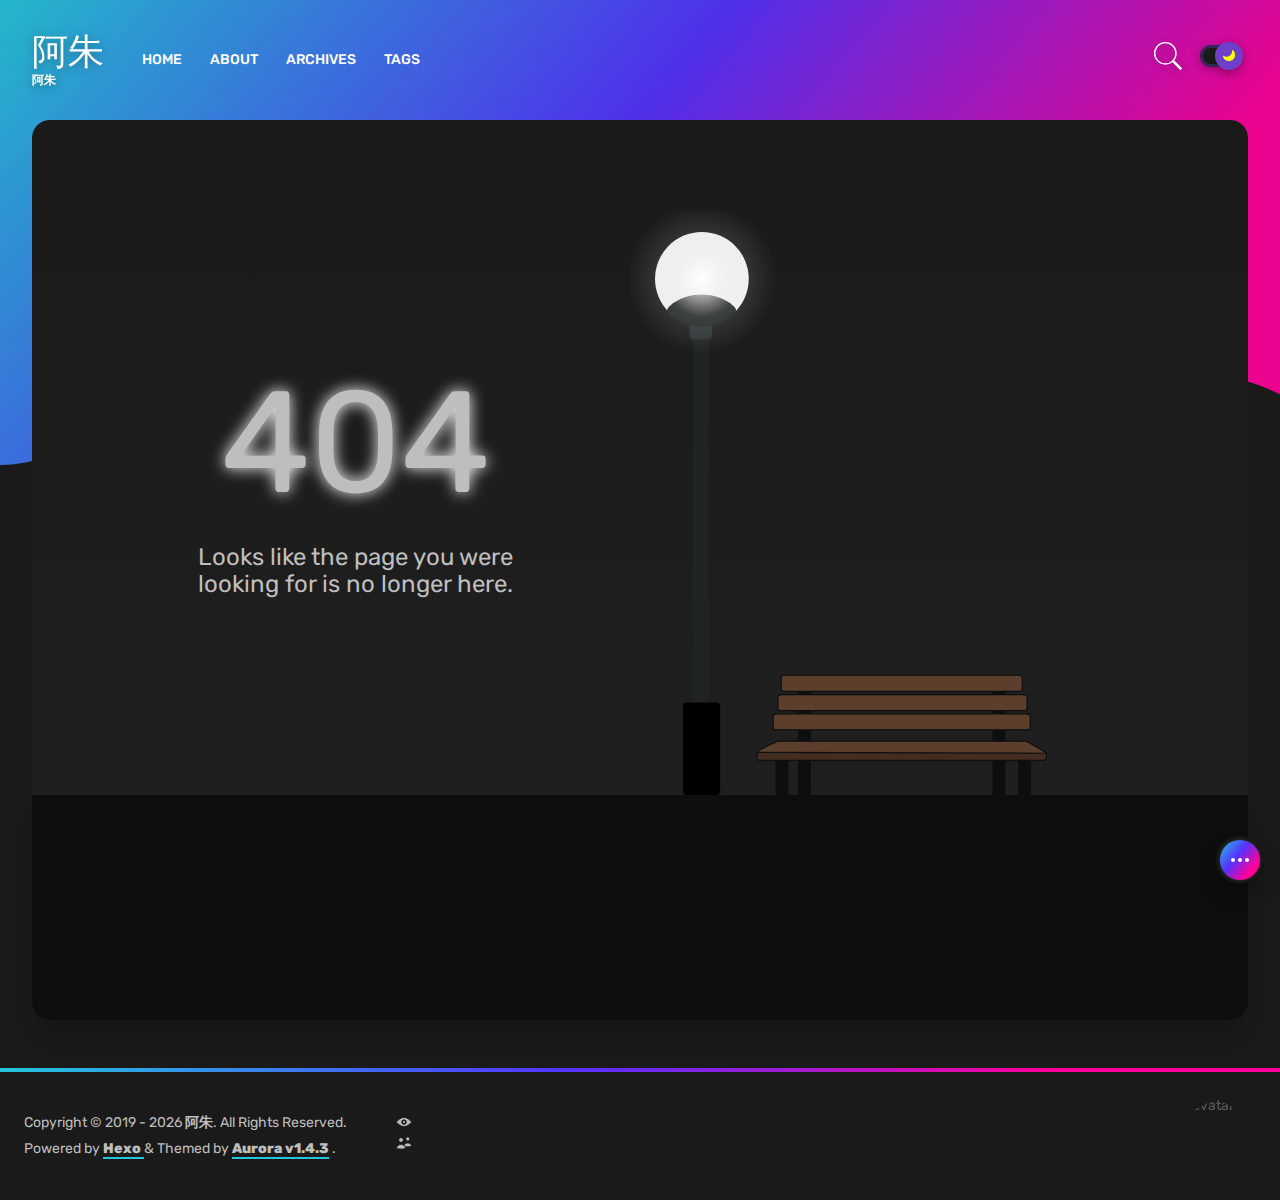
==== commit 451c47b0: "Site updated: 2021-05-03 15:54:33" ====
--- a/index.html
+++ b/index.html
@@ -1 +1,188 @@
-<!DOCTYPE html><html lang="en"><head><meta charset="utf-8"><meta http-equiv="X-UA-Compatible" content="IE=edge"><meta name="viewport" content="width=device-width,initial-scale=1"><link rel="icon" href="/favicon.ico"><link href="/static/css/chunk-libs.eebac533.css" rel="stylesheet"><link href="/static/css/app.ef05802f.css" rel="stylesheet"><!-- hexo injector head_end start --><script rel="prefetch" async src="https://busuanzi.ibruce.info/busuanzi/2.3/busuanzi.pure.mini.js"></script><script rel="preload" src="https://cdn.bootcdn.net/ajax/libs/prism/1.23.0/components/prism-core.js" data-manual></script><script rel="preload" src="https://cdn.bootcdn.net/ajax/libs/prism/1.23.0/plugins/autoloader/prism-autoloader.js"></script><script rel="preload" src="https://cdn.bootcdn.net/ajax/libs/prism/1.23.0/plugins/toolbar/prism-toolbar.min.js"></script><script rel="preload" src="https://cdn.bootcdn.net/ajax/libs/prism/1.23.0/plugins/copy-to-clipboard/prism-copy-to-clipboard.min.js"></script><script rel="preload" src="https://cdn.bootcdn.net/ajax/libs/blueimp-md5/2.18.0/js/md5.min.js"></script><script rel="preload" src="https://cdn.bootcdn.net/ajax/libs/lodash.js/4.17.21/lodash.min.js"></script><link rel="stylesheet" href="https://cdn.bootcdn.net/ajax/libs/prism/1.23.0/themes/prism.min.css"/><link rel="stylesheet" href="https://cdn.bootcdn.net/ajax/libs/prism/1.23.0/plugins/toolbar/prism-toolbar.min.css"/><link rel="stylesheet" href="https://fonts.loli.net/css?family=Rubik" /><script rel="preload" src="https://cdn.bootcdn.net/ajax/libs/gitalk/1.7.2/gitalk.min.js"></script><link rel="stylesheet" href="https://cdn.bootcdn.net/ajax/libs/gitalk/1.7.2/gitalk.min.css"/><!-- hexo injector head_end end --><meta name="generator" content="Hexo 5.4.0"></head><body id="body-container"><noscript><strong>We're sorry but Aurora Blog doesn't work properly without JavaScript enabled. Please enable it to continue.</strong></noscript><div id="app"></div><script>(function(e){function t(t){for(var n,o,u=t[0],i=t[1],c=t[2],l=0,f=[];l<u.length;l++)o=u[l],Object.prototype.hasOwnProperty.call(a,o)&&a[o]&&f.push(a[o][0]),a[o]=0;for(n in i)Object.prototype.hasOwnProperty.call(i,n)&&(e[n]=i[n]);p&&p(t);while(f.length)f.shift()();return s.push.apply(s,c||[]),r()}function r(){for(var e,t=0;t<s.length;t++){for(var r=s[t],n=!0,o=1;o<r.length;o++){var u=r[o];0!==a[u]&&(n=!1)}n&&(s.splice(t--,1),e=i(i.s=r[0]))}return e}var n={},o={runtime:0},a={runtime:0},s=[];function u(e){return i.p+"static/js/"+({404:"404",about:"about",archives:"archives",categories:"categories",page:"page",post:"post",result:"result",tags:"tags"}[e]||e)+"."+{404:"7d1e319c",about:"05f5177a",archives:"f8376ea5",categories:"cd195d1b",page:"58f43599",post:"10796a8c",result:"83a84bff",tags:"393261f6"}[e]+".js"}function i(t){if(n[t])return n[t].exports;var r=n[t]={i:t,l:!1,exports:{}};return e[t].call(r.exports,r,r.exports,i),r.l=!0,r.exports}i.e=function(e){var t=[],r={404:1,about:1,archives:1,categories:1,page:1,post:1,result:1,tags:1};o[e]?t.push(o[e]):0!==o[e]&&r[e]&&t.push(o[e]=new Promise((function(t,r){for(var n="static/css/"+({404:"404",about:"about",archives:"archives",categories:"categories",page:"page",post:"post",result:"result",tags:"tags"}[e]||e)+"."+{404:"1a6cd5bd",about:"c06cd5c9",archives:"b41c8192",categories:"10e2be12",page:"7b21beee",post:"9f951a60",result:"10e2be12",tags:"10e2be12"}[e]+".css",a=i.p+n,s=document.getElementsByTagName("link"),u=0;u<s.length;u++){var c=s[u],l=c.getAttribute("data-href")||c.getAttribute("href");if("stylesheet"===c.rel&&(l===n||l===a))return t()}var f=document.getElementsByTagName("style");for(u=0;u<f.length;u++){c=f[u],l=c.getAttribute("data-href");if(l===n||l===a)return t()}var p=document.createElement("link");p.rel="stylesheet",p.type="text/css",p.onload=t,p.onerror=function(t){var n=t&&t.target&&t.target.src||a,s=new Error("Loading CSS chunk "+e+" failed.\n("+n+")");s.code="CSS_CHUNK_LOAD_FAILED",s.request=n,delete o[e],p.parentNode.removeChild(p),r(s)},p.href=a;var d=document.getElementsByTagName("head")[0];d.appendChild(p)})).then((function(){o[e]=0})));var n=a[e];if(0!==n)if(n)t.push(n[2]);else{var s=new Promise((function(t,r){n=a[e]=[t,r]}));t.push(n[2]=s);var c,l=document.createElement("script");l.charset="utf-8",l.timeout=120,i.nc&&l.setAttribute("nonce",i.nc),l.src=u(e);var f=new Error;c=function(t){l.onerror=l.onload=null,clearTimeout(p);var r=a[e];if(0!==r){if(r){var n=t&&("load"===t.type?"missing":t.type),o=t&&t.target&&t.target.src;f.message="Loading chunk "+e+" failed.\n("+n+": "+o+")",f.name="ChunkLoadError",f.type=n,f.request=o,r[1](f)}a[e]=void 0}};var p=setTimeout((function(){c({type:"timeout",target:l})}),12e4);l.onerror=l.onload=c,document.head.appendChild(l)}return Promise.all(t)},i.m=e,i.c=n,i.d=function(e,t,r){i.o(e,t)||Object.defineProperty(e,t,{enumerable:!0,get:r})},i.r=function(e){"undefined"!==typeof Symbol&&Symbol.toStringTag&&Object.defineProperty(e,Symbol.toStringTag,{value:"Module"}),Object.defineProperty(e,"__esModule",{value:!0})},i.t=function(e,t){if(1&t&&(e=i(e)),8&t)return e;if(4&t&&"object"===typeof e&&e&&e.__esModule)return e;var r=Object.create(null);if(i.r(r),Object.defineProperty(r,"default",{enumerable:!0,value:e}),2&t&&"string"!=typeof e)for(var n in e)i.d(r,n,function(t){return e[t]}.bind(null,n));return r},i.n=function(e){var t=e&&e.__esModule?function(){return e["default"]}:function(){return e};return i.d(t,"a",t),t},i.o=function(e,t){return Object.prototype.hasOwnProperty.call(e,t)},i.p="/",i.oe=function(e){throw console.error(e),e};var c=window["webpackJsonp"]=window["webpackJsonp"]||[],l=c.push.bind(c);c.push=t,c=c.slice();for(var f=0;f<c.length;f++)t(c[f]);var p=l;r()})([]);</script><script src="/static/js/chunk-libs.9b3ced64.js"></script><script src="/static/js/app.17c5223b.js"></script></body></html>+<!DOCTYPE html>
+<html lang="en">
+<head>
+    <meta charset="utf-8">
+    <meta http-equiv="X-UA-Compatible" content="IE=edge">
+    <meta name="viewport" content="width=device-width,initial-scale=1">
+    <link rel="icon" href="/favicon.ico">
+    <link href="/static/css/chunk-libs.eebac533.css" rel="stylesheet">
+    <link href="/static/css/app.ef05802f.css" rel="stylesheet"><!-- hexo injector head_end start -->
+    <script rel="prefetch" async src="https://busuanzi.ibruce.info/busuanzi/2.3/busuanzi.pure.mini.js"></script>
+    <script rel="preload" src="https://cdn.bootcdn.net/ajax/libs/prism/1.23.0/components/prism-core.js"
+            data-manual></script>
+    <script rel="preload"
+            src="https://cdn.bootcdn.net/ajax/libs/prism/1.23.0/plugins/autoloader/prism-autoloader.js"></script>
+    <script rel="preload"
+            src="https://cdn.bootcdn.net/ajax/libs/prism/1.23.0/plugins/toolbar/prism-toolbar.min.js"></script>
+    <script rel="preload"
+            src="https://cdn.bootcdn.net/ajax/libs/prism/1.23.0/plugins/copy-to-clipboard/prism-copy-to-clipboard.min.js"></script>
+    <script rel="preload" src="https://cdn.bootcdn.net/ajax/libs/blueimp-md5/2.18.0/js/md5.min.js"></script>
+    <script rel="preload" src="https://cdn.bootcdn.net/ajax/libs/lodash.js/4.17.21/lodash.min.js"></script>
+    <link rel="stylesheet" href="https://cdn.bootcdn.net/ajax/libs/prism/1.23.0/themes/prism.min.css"/>
+    <link rel="stylesheet" href="https://cdn.bootcdn.net/ajax/libs/prism/1.23.0/plugins/toolbar/prism-toolbar.min.css"/>
+    <link rel="stylesheet" href="https://fonts.loli.net/css?family=Rubik"/>
+    <script rel="preload" src="https://cdn.bootcdn.net/ajax/libs/gitalk/1.7.2/gitalk.min.js"></script>
+    <link rel="stylesheet" href="https://cdn.bootcdn.net/ajax/libs/gitalk/1.7.2/gitalk.min.css"/>
+    <link rel="stylesheet" href="https://cdn.jsdelivr.net/npm/font-awesome/css/font-awesome.min.css">
+    <!-- hexo injector head_end end -->
+    <meta name="generator" content="Hexo 5.4.0">
+</head>
+<body id="body-container">
+<noscript><strong>We're sorry but Aurora Blog doesn't work properly without JavaScript enabled. Please enable it to
+    continue.</strong></noscript>
+<div id="app"></div>
+<script>(function (e) {
+    function t(t) {
+        for (var n, o, u = t[0], i = t[1], c = t[2], l = 0, f = []; l < u.length; l++) o = u[l], Object.prototype.hasOwnProperty.call(a, o) && a[o] && f.push(a[o][0]), a[o] = 0;
+        for (n in i) Object.prototype.hasOwnProperty.call(i, n) && (e[n] = i[n]);
+        p && p(t);
+        while (f.length) f.shift()();
+        return s.push.apply(s, c || []), r()
+    }
+
+    function r() {
+        for (var e, t = 0; t < s.length; t++) {
+            for (var r = s[t], n = !0, o = 1; o < r.length; o++) {
+                var u = r[o];
+                0 !== a[u] && (n = !1)
+            }
+            n && (s.splice(t--, 1), e = i(i.s = r[0]))
+        }
+        return e
+    }
+
+    var n = {}, o = {runtime: 0}, a = {runtime: 0}, s = [];
+
+    function u(e) {
+        return i.p + "static/js/" + ({
+            404: "404",
+            about: "about",
+            archives: "archives",
+            categories: "categories",
+            page: "page",
+            post: "post",
+            result: "result",
+            tags: "tags"
+        }[e] || e) + "." + {
+            404: "7d1e319c",
+            about: "05f5177a",
+            archives: "f8376ea5",
+            categories: "cd195d1b",
+            page: "58f43599",
+            post: "10796a8c",
+            result: "83a84bff",
+            tags: "393261f6"
+        }[e] + ".js"
+    }
+
+    function i(t) {
+        if (n[t]) return n[t].exports;
+        var r = n[t] = {i: t, l: !1, exports: {}};
+        return e[t].call(r.exports, r, r.exports, i), r.l = !0, r.exports
+    }
+
+    i.e = function (e) {
+        var t = [], r = {404: 1, about: 1, archives: 1, categories: 1, page: 1, post: 1, result: 1, tags: 1};
+        o[e] ? t.push(o[e]) : 0 !== o[e] && r[e] && t.push(o[e] = new Promise((function (t, r) {
+            for (var n = "static/css/" + ({
+                404: "404",
+                about: "about",
+                archives: "archives",
+                categories: "categories",
+                page: "page",
+                post: "post",
+                result: "result",
+                tags: "tags"
+            }[e] || e) + "." + {
+                404: "1a6cd5bd",
+                about: "c06cd5c9",
+                archives: "b41c8192",
+                categories: "10e2be12",
+                page: "7b21beee",
+                post: "9f951a60",
+                result: "10e2be12",
+                tags: "10e2be12"
+            }[e] + ".css", a = i.p + n, s = document.getElementsByTagName("link"), u = 0; u < s.length; u++) {
+                var c = s[u], l = c.getAttribute("data-href") || c.getAttribute("href");
+                if ("stylesheet" === c.rel && (l === n || l === a)) return t()
+            }
+            var f = document.getElementsByTagName("style");
+            for (u = 0; u < f.length; u++) {
+                c = f[u], l = c.getAttribute("data-href");
+                if (l === n || l === a) return t()
+            }
+            var p = document.createElement("link");
+            p.rel = "stylesheet", p.type = "text/css", p.onload = t, p.onerror = function (t) {
+                var n = t && t.target && t.target.src || a,
+                    s = new Error("Loading CSS chunk " + e + " failed.\n(" + n + ")");
+                s.code = "CSS_CHUNK_LOAD_FAILED", s.request = n, delete o[e], p.parentNode.removeChild(p), r(s)
+            }, p.href = a;
+            var d = document.getElementsByTagName("head")[0];
+            d.appendChild(p)
+        })).then((function () {
+            o[e] = 0
+        })));
+        var n = a[e];
+        if (0 !== n) if (n) t.push(n[2]); else {
+            var s = new Promise((function (t, r) {
+                n = a[e] = [t, r]
+            }));
+            t.push(n[2] = s);
+            var c, l = document.createElement("script");
+            l.charset = "utf-8", l.timeout = 120, i.nc && l.setAttribute("nonce", i.nc), l.src = u(e);
+            var f = new Error;
+            c = function (t) {
+                l.onerror = l.onload = null, clearTimeout(p);
+                var r = a[e];
+                if (0 !== r) {
+                    if (r) {
+                        var n = t && ("load" === t.type ? "missing" : t.type), o = t && t.target && t.target.src;
+                        f.message = "Loading chunk " + e + " failed.\n(" + n + ": " + o + ")", f.name = "ChunkLoadError", f.type = n, f.request = o, r[1](f)
+                    }
+                    a[e] = void 0
+                }
+            };
+            var p = setTimeout((function () {
+                c({type: "timeout", target: l})
+            }), 12e4);
+            l.onerror = l.onload = c, document.head.appendChild(l)
+        }
+        return Promise.all(t)
+    }, i.m = e, i.c = n, i.d = function (e, t, r) {
+        i.o(e, t) || Object.defineProperty(e, t, {enumerable: !0, get: r})
+    }, i.r = function (e) {
+        "undefined" !== typeof Symbol && Symbol.toStringTag && Object.defineProperty(e, Symbol.toStringTag, {value: "Module"}), Object.defineProperty(e, "__esModule", {value: !0})
+    }, i.t = function (e, t) {
+        if (1 & t && (e = i(e)), 8 & t) return e;
+        if (4 & t && "object" === typeof e && e && e.__esModule) return e;
+        var r = Object.create(null);
+        if (i.r(r), Object.defineProperty(r, "default", {
+            enumerable: !0,
+            value: e
+        }), 2 & t && "string" != typeof e) for (var n in e) i.d(r, n, function (t) {
+            return e[t]
+        }.bind(null, n));
+        return r
+    }, i.n = function (e) {
+        var t = e && e.__esModule ? function () {
+            return e["default"]
+        } : function () {
+            return e
+        };
+        return i.d(t, "a", t), t
+    }, i.o = function (e, t) {
+        return Object.prototype.hasOwnProperty.call(e, t)
+    }, i.p = "/", i.oe = function (e) {
+        throw console.error(e), e
+    };
+    var c = window["webpackJsonp"] = window["webpackJsonp"] || [], l = c.push.bind(c);
+    c.push = t, c = c.slice();
+    for (var f = 0; f < c.length; f++) t(c[f]);
+    var p = l;
+    r()
+})([]);</script>
+<script src="/static/js/chunk-libs.9b3ced64.js"></script>
+<script src="/static/js/app.17c5223b.js"></script><!-- hexo injector body_end start -->
+<script src="https://cdn.jsdelivr.net/gh/stevenjoezhang/live2d-widget@latest/autoload.js"></script>
+<!-- hexo injector body_end end --></body>
+</html>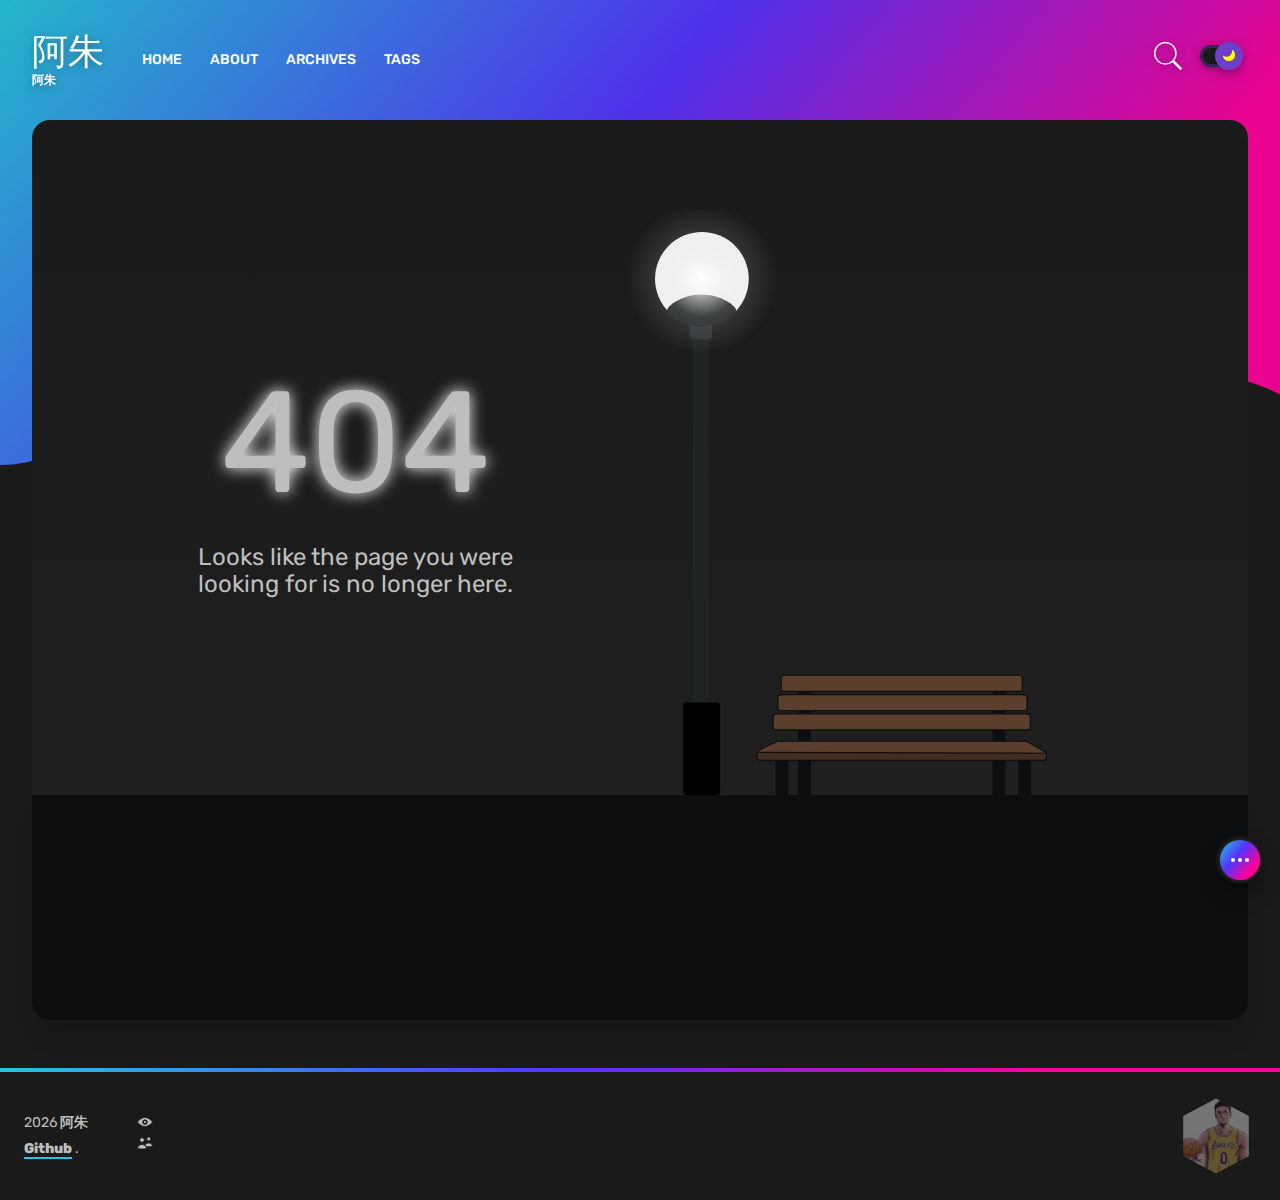
==== commit 10c82aa9: "Site updated: 2021-05-03 18:01:02" ====
--- a/index.html
+++ b/index.html
@@ -23,8 +23,7 @@
     <link rel="stylesheet" href="https://fonts.loli.net/css?family=Rubik"/>
     <script rel="preload" src="https://cdn.bootcdn.net/ajax/libs/gitalk/1.7.2/gitalk.min.js"></script>
     <link rel="stylesheet" href="https://cdn.bootcdn.net/ajax/libs/gitalk/1.7.2/gitalk.min.css"/>
-    <link rel="stylesheet" href="https://cdn.jsdelivr.net/npm/font-awesome/css/font-awesome.min.css">
-    <!-- hexo injector head_end end -->
+    <link rel="stylesheet" href="//at.alicdn.com/t/font_2476818_87vaqng7dno.css"/><!-- hexo injector head_end end -->
     <meta name="generator" content="Hexo 5.4.0">
 </head>
 <body id="body-container">
@@ -182,7 +181,6 @@
     r()
 })([]);</script>
 <script src="/static/js/chunk-libs.9b3ced64.js"></script>
-<script src="/static/js/app.17c5223b.js"></script><!-- hexo injector body_end start -->
-<script src="https://cdn.jsdelivr.net/gh/stevenjoezhang/live2d-widget@latest/autoload.js"></script>
-<!-- hexo injector body_end end --></body>
+<script src="/static/js/app.17c5223b.js"></script>
+</body>
 </html>--- a/static/css/chunk-libs.eebac533.css
+++ b/static/css/chunk-libs.eebac533.css
@@ -1 +1,228 @@
-/*! normalize.css v8.0.1 | MIT License | github.com/necolas/normalize.css */html{line-height:1.15;-webkit-text-size-adjust:100%}body{margin:0}main{display:block}h1{font-size:2em;margin:.67em 0}hr{box-sizing:content-box;height:0;overflow:visible}pre{font-family:monospace,monospace;font-size:1em}a{background-color:transparent}abbr[title]{border-bottom:none;text-decoration:underline;-webkit-text-decoration:underline dotted;text-decoration:underline dotted}b,strong{font-weight:bolder}code,kbd,samp{font-family:monospace,monospace;font-size:1em}small{font-size:80%}sub,sup{font-size:75%;line-height:0;position:relative;vertical-align:baseline}sub{bottom:-.25em}sup{top:-.5em}img{border-style:none}button,input,optgroup,select,textarea{font-family:inherit;font-size:100%;line-height:1.15;margin:0}button,input{overflow:visible}button,select{text-transform:none}[type=button],[type=reset],[type=submit],button{-webkit-appearance:button}[type=button]::-moz-focus-inner,[type=reset]::-moz-focus-inner,[type=submit]::-moz-focus-inner,button::-moz-focus-inner{border-style:none;padding:0}[type=button]:-moz-focusring,[type=reset]:-moz-focusring,[type=submit]:-moz-focusring,button:-moz-focusring{outline:1px dotted ButtonText}fieldset{padding:.35em .75em .625em}legend{box-sizing:border-box;color:inherit;display:table;max-width:100%;padding:0;white-space:normal}progress{vertical-align:baseline}textarea{overflow:auto}[type=checkbox],[type=radio]{box-sizing:border-box;padding:0}[type=number]::-webkit-inner-spin-button,[type=number]::-webkit-outer-spin-button{height:auto}[type=search]{-webkit-appearance:textfield;outline-offset:-2px}[type=search]::-webkit-search-decoration{-webkit-appearance:none}::-webkit-file-upload-button{-webkit-appearance:button;font:inherit}details{display:block}summary{display:list-item}[hidden],template{display:none}#nprogress{pointer-events:none}#nprogress .bar{background:#29d;position:fixed;z-index:1031;top:0;left:0;width:100%;height:2px}#nprogress .peg{display:block;position:absolute;right:0;width:100px;height:100%;box-shadow:0 0 10px #29d,0 0 5px #29d;opacity:1;transform:rotate(3deg) translateY(-4px)}#nprogress .spinner{display:block;position:fixed;z-index:1031;top:15px;right:15px}#nprogress .spinner-icon{width:18px;height:18px;box-sizing:border-box;border:2px solid transparent;border-top-color:#29d;border-left-color:#29d;border-radius:50%;-webkit-animation:nprogress-spinner .4s linear infinite;animation:nprogress-spinner .4s linear infinite}.nprogress-custom-parent{overflow:hidden;position:relative}.nprogress-custom-parent #nprogress .bar,.nprogress-custom-parent #nprogress .spinner{position:absolute}@-webkit-keyframes nprogress-spinner{0%{-webkit-transform:rotate(0deg)}to{-webkit-transform:rotate(1turn)}}@keyframes nprogress-spinner{0%{transform:rotate(0deg)}to{transform:rotate(1turn)}}+/*! normalize.css v8.0.1 | MIT License | github.com/necolas/normalize.css */
+html {
+    line-height: 1.15;
+    -webkit-text-size-adjust: 100%
+}
+
+body {
+    margin: 0
+}
+
+main {
+    display: block
+}
+
+h1 {
+    font-size: 2em;
+    margin: .67em 0
+}
+
+hr {
+    box-sizing: content-box;
+    height: 0;
+    overflow: visible
+}
+
+pre {
+    font-family: monospace, monospace;
+    font-size: 1em
+}
+
+a {
+    background-color: transparent
+}
+
+abbr[title] {
+    border-bottom: none;
+    text-decoration: underline;
+    -webkit-text-decoration: underline dotted;
+    text-decoration: underline dotted
+}
+
+b, strong {
+    font-weight: bolder
+}
+
+code, kbd, samp {
+    font-family: monospace, monospace;
+    font-size: 1em
+}
+
+small {
+    font-size: 80%
+}
+
+sub, sup {
+    font-size: 75%;
+    line-height: 0;
+    position: relative;
+    vertical-align: baseline
+}
+
+sub {
+    bottom: -.25em
+}
+
+sup {
+    top: -.5em
+}
+
+img {
+    border-style: none
+}
+
+button, input, optgroup, select, textarea {
+    font-family: inherit;
+    font-size: 100%;
+    line-height: 1.15;
+    margin: 0
+}
+
+button, input {
+    overflow: visible
+}
+
+button, select {
+    text-transform: none
+}
+
+[type=button], [type=reset], [type=submit], button {
+    -webkit-appearance: button
+}
+
+[type=button]::-moz-focus-inner, [type=reset]::-moz-focus-inner, [type=submit]::-moz-focus-inner, button::-moz-focus-inner {
+    border-style: none;
+    padding: 0
+}
+
+[type=button]:-moz-focusring, [type=reset]:-moz-focusring, [type=submit]:-moz-focusring, button:-moz-focusring {
+    outline: 1px dotted ButtonText
+}
+
+fieldset {
+    padding: .35em .75em .625em
+}
+
+legend {
+    box-sizing: border-box;
+    color: inherit;
+    display: table;
+    max-width: 100%;
+    padding: 0;
+    white-space: normal
+}
+
+progress {
+    vertical-align: baseline
+}
+
+textarea {
+    overflow: auto
+}
+
+[type=checkbox], [type=radio] {
+    box-sizing: border-box;
+    padding: 0
+}
+
+[type=number]::-webkit-inner-spin-button, [type=number]::-webkit-outer-spin-button {
+    height: auto
+}
+
+[type=search] {
+    -webkit-appearance: textfield;
+    outline-offset: -2px
+}
+
+[type=search]::-webkit-search-decoration {
+    -webkit-appearance: none
+}
+
+::-webkit-file-upload-button {
+    -webkit-appearance: button;
+    font: inherit
+}
+
+details {
+    display: block
+}
+
+summary {
+    display: list-item
+}
+
+[hidden], template {
+    display: none
+}
+
+#nprogress {
+    pointer-events: none
+}
+
+#nprogress .bar {
+    background: #29d;
+    position: fixed;
+    z-index: 1031;
+    top: 0;
+    left: 0;
+    width: 100%;
+    height: 2px
+}
+
+#nprogress .peg {
+    display: block;
+    position: absolute;
+    right: 0;
+    width: 100px;
+    height: 100%;
+    box-shadow: 0 0 10px #29d, 0 0 5px #29d;
+    opacity: 1;
+    transform: rotate(3deg) translateY(-4px)
+}
+
+#nprogress .spinner {
+    display: block;
+    position: fixed;
+    z-index: 1031;
+    top: 15px;
+    right: 15px
+}
+
+#nprogress .spinner-icon {
+    width: 18px;
+    height: 18px;
+    box-sizing: border-box;
+    border: 2px solid transparent;
+    border-top-color: #29d;
+    border-left-color: #29d;
+    border-radius: 50%;
+    -webkit-animation: nprogress-spinner .4s linear infinite;
+    animation: nprogress-spinner .4s linear infinite
+}
+
+.nprogress-custom-parent {
+    overflow: hidden;
+    position: relative
+}
+
+.nprogress-custom-parent #nprogress .bar, .nprogress-custom-parent #nprogress .spinner {
+    position: absolute
+}
+
+@-webkit-keyframes nprogress-spinner {
+    0% {
+        -webkit-transform: rotate(0deg)
+    }
+    to {
+        -webkit-transform: rotate(1turn)
+    }
+}
+
+@keyframes nprogress-spinner {
+    0% {
+        transform: rotate(0deg)
+    }
+    to {
+        transform: rotate(1turn)
+    }
+}